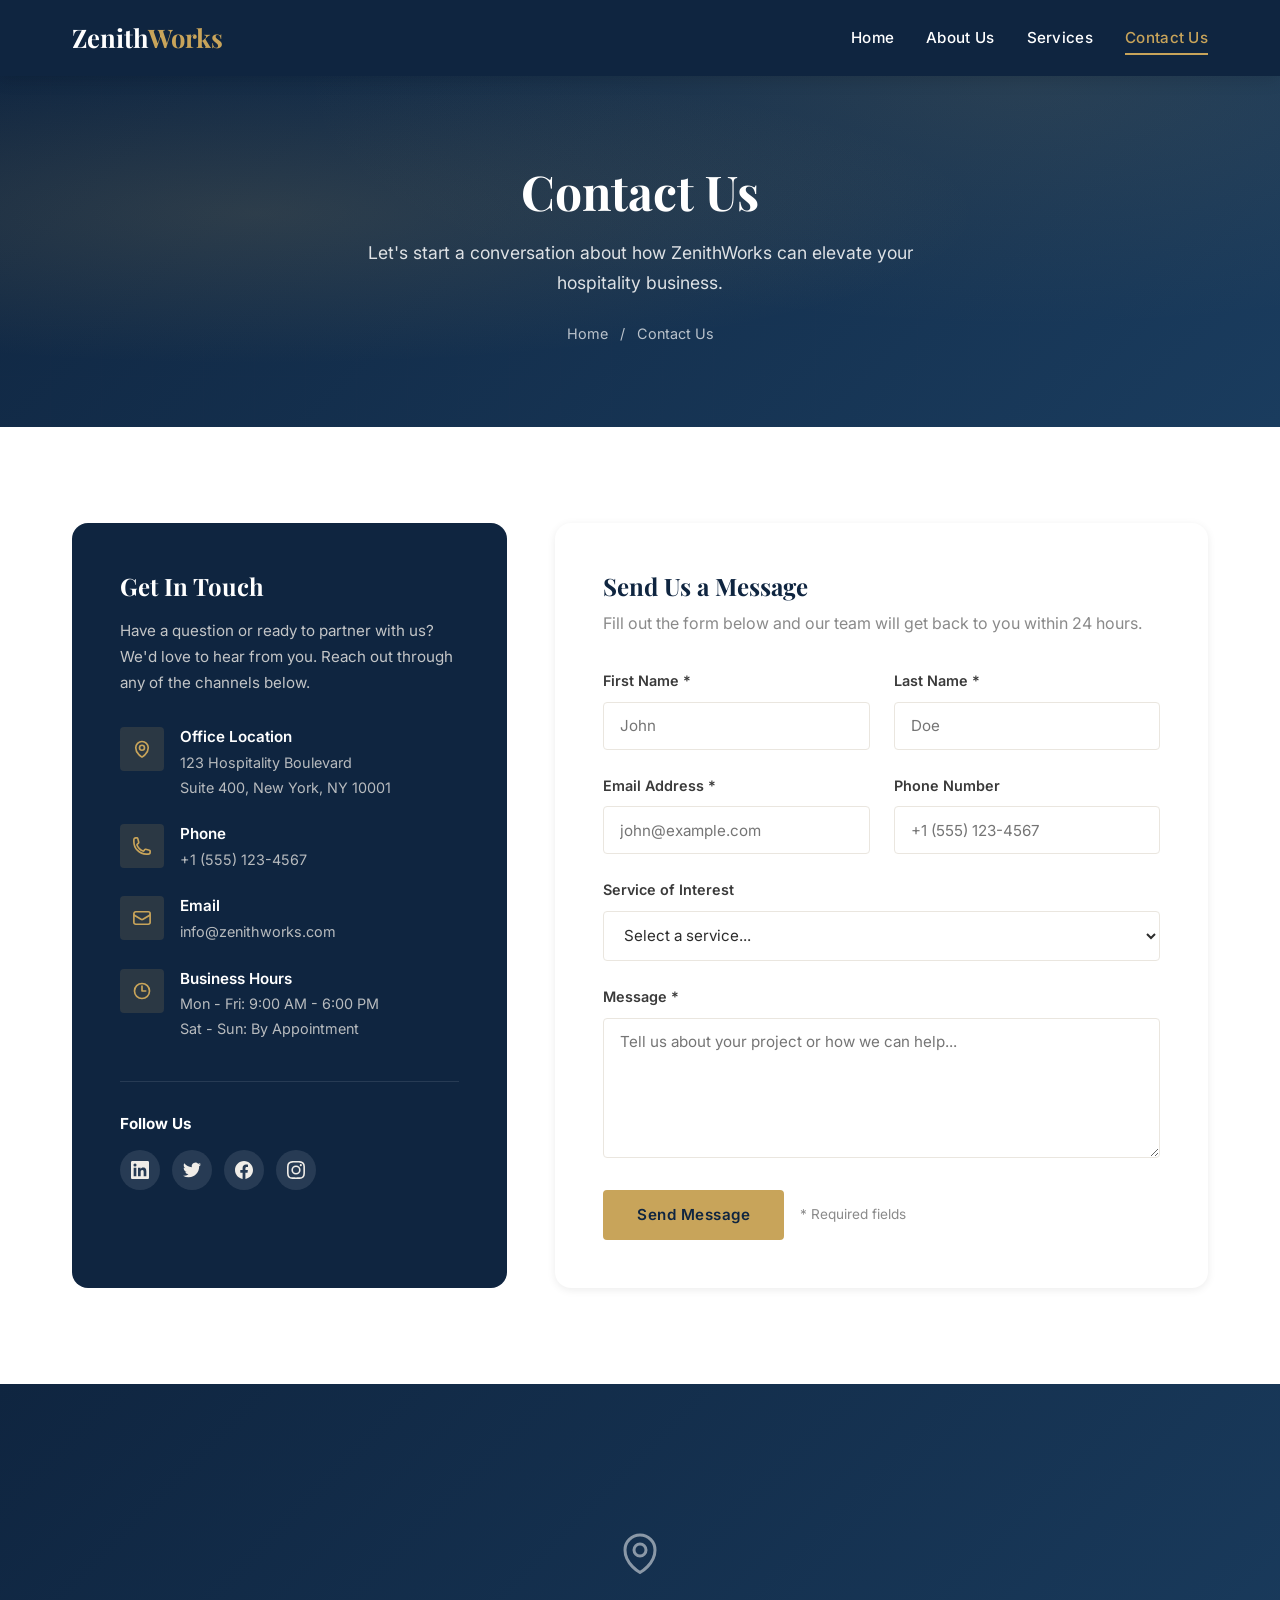
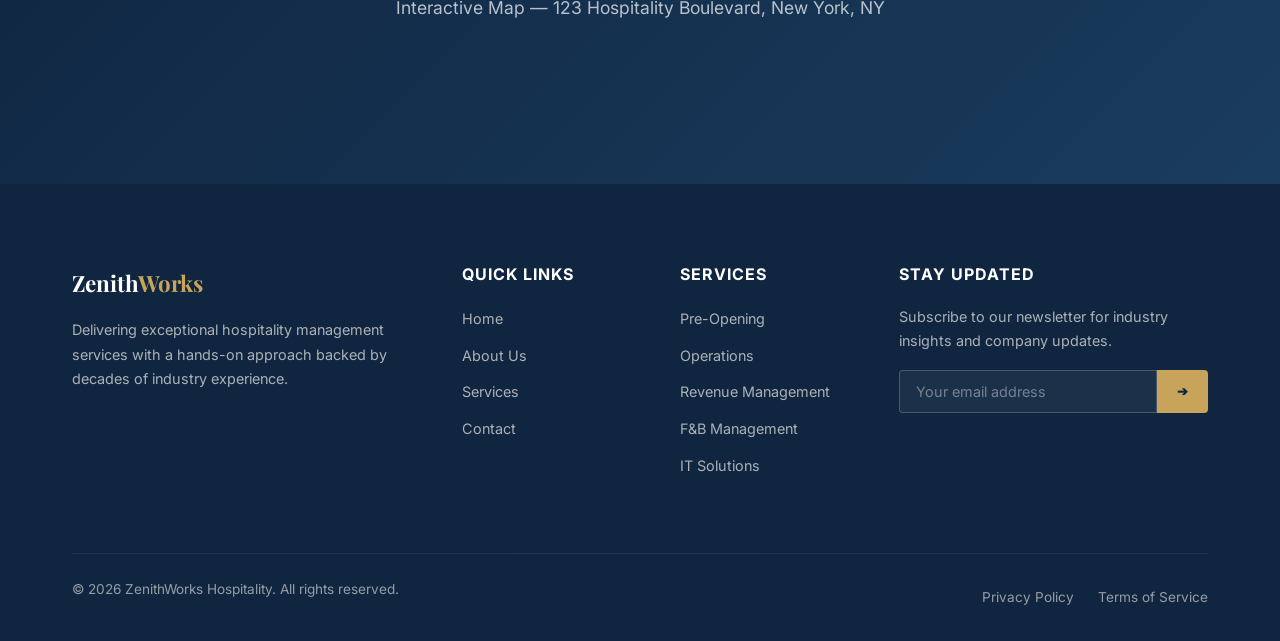
==== contact.html @ 20b2fc0e "feat: build ZenithWorks Hospitality website with 4 pages Create a complete multi-page static website" ====
<!DOCTYPE html>
<html lang="en">
<head>
  <meta charset="UTF-8">
  <meta name="viewport" content="width=device-width, initial-scale=1.0">
  <meta name="description" content="Get in touch with ZenithWorks Hospitality. Let us know how we can help elevate your restaurant or hospitality business.">
  <title>Contact Us | ZenithWorks Hospitality</title>
  <link rel="preconnect" href="https://fonts.googleapis.com">
  <link rel="preconnect" href="https://fonts.gstatic.com" crossorigin>
  <link href="https://fonts.googleapis.com/css2?family=Inter:wght@400;500;600;700&family=Playfair+Display:wght@600;700;800&display=swap" rel="stylesheet">
  <link rel="stylesheet" href="css/styles.css">
</head>
<body>

  <!-- Header -->
  <header class="header scrolled" id="header">
    <div class="container">
      <a href="index.html" class="logo">
        <span class="logo-text">Zenith<span>Works</span></span>
      </a>
      <nav class="nav-links" id="navLinks">
        <a href="index.html">Home</a>
        <a href="about.html">About Us</a>
        <a href="services.html">Services</a>
        <a href="contact.html" class="active">Contact Us</a>
      </nav>
      <button class="menu-toggle" id="menuToggle" aria-label="Toggle navigation">
        <span></span>
        <span></span>
        <span></span>
      </button>
    </div>
  </header>

  <!-- Page Hero -->
  <section class="page-hero">
    <div class="hero-bg"></div>
    <div class="hero-pattern"></div>
    <div class="container">
      <h1>Contact Us</h1>
      <p>Let's start a conversation about how ZenithWorks can elevate your hospitality business.</p>
      <div class="breadcrumb">
        <a href="index.html">Home</a>
        <span class="separator">/</span>
        <span>Contact Us</span>
      </div>
    </div>
  </section>

  <!-- Contact Section -->
  <section class="section">
    <div class="container">
      <div class="contact-wrapper">
        <!-- Contact Info -->
        <div class="contact-info fade-in-left">
          <h3>Get In Touch</h3>
          <p>Have a question or ready to partner with us? We'd love to hear from you. Reach out through any of the channels below.</p>

          <div class="contact-detail">
            <div class="contact-detail-icon">
              <svg xmlns="http://www.w3.org/2000/svg" fill="none" viewBox="0 0 24 24" stroke="currentColor" stroke-width="2">
                <path stroke-linecap="round" stroke-linejoin="round" d="M15 10.5a3 3 0 11-6 0 3 3 0 016 0z"/>
                <path stroke-linecap="round" stroke-linejoin="round" d="M19.5 10.5c0 7.142-7.5 11.25-7.5 11.25S4.5 17.642 4.5 10.5a7.5 7.5 0 1115 0z"/>
              </svg>
            </div>
            <div>
              <h4>Office Location</h4>
              <p>123 Hospitality Boulevard<br>Suite 400, New York, NY 10001</p>
            </div>
          </div>

          <div class="contact-detail">
            <div class="contact-detail-icon">
              <svg xmlns="http://www.w3.org/2000/svg" fill="none" viewBox="0 0 24 24" stroke="currentColor" stroke-width="2">
                <path stroke-linecap="round" stroke-linejoin="round" d="M2.25 6.75c0 8.284 6.716 15 15 15h2.25a2.25 2.25 0 002.25-2.25v-1.372c0-.516-.351-.966-.852-1.091l-4.423-1.106c-.44-.11-.902.055-1.173.417l-.97 1.293c-.282.376-.769.542-1.21.38a12.035 12.035 0 01-7.143-7.143c-.162-.441.004-.928.38-1.21l1.293-.97c.363-.271.527-.734.417-1.173L6.963 3.102a1.125 1.125 0 00-1.091-.852H4.5A2.25 2.25 0 002.25 4.5v2.25z"/>
              </svg>
            </div>
            <div>
              <h4>Phone</h4>
              <p>+1 (555) 123-4567</p>
            </div>
          </div>

          <div class="contact-detail">
            <div class="contact-detail-icon">
              <svg xmlns="http://www.w3.org/2000/svg" fill="none" viewBox="0 0 24 24" stroke="currentColor" stroke-width="2">
                <path stroke-linecap="round" stroke-linejoin="round" d="M21.75 6.75v10.5a2.25 2.25 0 01-2.25 2.25h-15a2.25 2.25 0 01-2.25-2.25V6.75m19.5 0A2.25 2.25 0 0019.5 4.5h-15a2.25 2.25 0 00-2.25 2.25m19.5 0v.243a2.25 2.25 0 01-1.07 1.916l-7.5 4.615a2.25 2.25 0 01-2.36 0L3.32 8.91a2.25 2.25 0 01-1.07-1.916V6.75"/>
              </svg>
            </div>
            <div>
              <h4>Email</h4>
              <p>info@zenithworks.com</p>
            </div>
          </div>

          <div class="contact-detail">
            <div class="contact-detail-icon">
              <svg xmlns="http://www.w3.org/2000/svg" fill="none" viewBox="0 0 24 24" stroke="currentColor" stroke-width="2">
                <path stroke-linecap="round" stroke-linejoin="round" d="M12 6v6h4.5m4.5 0a9 9 0 11-18 0 9 9 0 0118 0z"/>
              </svg>
            </div>
            <div>
              <h4>Business Hours</h4>
              <p>Mon - Fri: 9:00 AM - 6:00 PM<br>Sat - Sun: By Appointment</p>
            </div>
          </div>

          <div class="contact-social">
            <h4>Follow Us</h4>
            <div class="social-links">
              <a href="#" aria-label="LinkedIn">
                <svg xmlns="http://www.w3.org/2000/svg" fill="currentColor" viewBox="0 0 24 24">
                  <path d="M20.447 20.452h-3.554v-5.569c0-1.328-.027-3.037-1.852-3.037-1.853 0-2.136 1.445-2.136 2.939v5.667H9.351V9h3.414v1.561h.046c.477-.9 1.637-1.85 3.37-1.85 3.601 0 4.267 2.37 4.267 5.455v6.286zM5.337 7.433a2.062 2.062 0 01-2.063-2.065 2.064 2.064 0 112.063 2.065zm1.782 13.019H3.555V9h3.564v11.452zM22.225 0H1.771C.792 0 0 .774 0 1.729v20.542C0 23.227.792 24 1.771 24h20.451C23.2 24 24 23.227 24 22.271V1.729C24 .774 23.2 0 22.222 0h.003z"/>
                </svg>
              </a>
              <a href="#" aria-label="Twitter">
                <svg xmlns="http://www.w3.org/2000/svg" fill="currentColor" viewBox="0 0 24 24">
                  <path d="M23.953 4.57a10 10 0 01-2.825.775 4.958 4.958 0 002.163-2.723c-.951.555-2.005.959-3.127 1.184a4.92 4.92 0 00-8.384 4.482C7.69 8.095 4.067 6.13 1.64 3.162a4.822 4.822 0 00-.666 2.475c0 1.71.87 3.213 2.188 4.096a4.904 4.904 0 01-2.228-.616v.06a4.923 4.923 0 003.946 4.827 4.996 4.996 0 01-2.212.085 4.936 4.936 0 004.604 3.417 9.867 9.867 0 01-6.102 2.105c-.39 0-.779-.023-1.17-.067a13.995 13.995 0 007.557 2.209c9.053 0 13.998-7.496 13.998-13.985 0-.21 0-.42-.015-.63A9.935 9.935 0 0024 4.59z"/>
                </svg>
              </a>
              <a href="#" aria-label="Facebook">
                <svg xmlns="http://www.w3.org/2000/svg" fill="currentColor" viewBox="0 0 24 24">
                  <path d="M24 12.073c0-6.627-5.373-12-12-12s-12 5.373-12 12c0 5.99 4.388 10.954 10.125 11.854v-8.385H7.078v-3.47h3.047V9.43c0-3.007 1.792-4.669 4.533-4.669 1.312 0 2.686.235 2.686.235v2.953H15.83c-1.491 0-1.956.925-1.956 1.874v2.25h3.328l-.532 3.47h-2.796v8.385C19.612 23.027 24 18.062 24 12.073z"/>
                </svg>
              </a>
              <a href="#" aria-label="Instagram">
                <svg xmlns="http://www.w3.org/2000/svg" fill="currentColor" viewBox="0 0 24 24">
                  <path d="M12 2.163c3.204 0 3.584.012 4.85.07 3.252.148 4.771 1.691 4.919 4.919.058 1.265.069 1.645.069 4.849 0 3.205-.012 3.584-.069 4.849-.149 3.225-1.664 4.771-4.919 4.919-1.266.058-1.644.07-4.85.07-3.204 0-3.584-.012-4.849-.07-3.26-.149-4.771-1.699-4.919-4.92-.058-1.265-.07-1.644-.07-4.849 0-3.204.013-3.583.07-4.849.149-3.227 1.664-4.771 4.919-4.919 1.266-.057 1.645-.069 4.849-.069zM12 0C8.741 0 8.333.014 7.053.072 2.695.272.273 2.69.073 7.052.014 8.333 0 8.741 0 12c0 3.259.014 3.668.072 4.948.2 4.358 2.618 6.78 6.98 6.98C8.333 23.986 8.741 24 12 24c3.259 0 3.668-.014 4.948-.072 4.354-.2 6.782-2.618 6.979-6.98.059-1.28.073-1.689.073-4.948 0-3.259-.014-3.667-.072-4.947-.196-4.354-2.617-6.78-6.979-6.98C15.668.014 15.259 0 12 0zm0 5.838a6.162 6.162 0 100 12.324 6.162 6.162 0 000-12.324zM12 16a4 4 0 110-8 4 4 0 010 8zm6.406-11.845a1.44 1.44 0 100 2.881 1.44 1.44 0 000-2.881z"/>
                </svg>
              </a>
            </div>
          </div>
        </div>

        <!-- Contact Form -->
        <div class="contact-form-wrapper fade-in-right">
          <h3>Send Us a Message</h3>
          <p>Fill out the form below and our team will get back to you within 24 hours.</p>
          <form id="contactForm">
            <div class="form-row">
              <div class="form-group">
                <label for="firstName">First Name *</label>
                <input type="text" id="firstName" name="firstName" required placeholder="John">
              </div>
              <div class="form-group">
                <label for="lastName">Last Name *</label>
                <input type="text" id="lastName" name="lastName" required placeholder="Doe">
              </div>
            </div>
            <div class="form-row">
              <div class="form-group">
                <label for="email">Email Address *</label>
                <input type="email" id="email" name="email" required placeholder="john@example.com">
              </div>
              <div class="form-group">
                <label for="phone">Phone Number</label>
                <input type="tel" id="phone" name="phone" placeholder="+1 (555) 123-4567">
              </div>
            </div>
            <div class="form-group">
              <label for="service">Service of Interest</label>
              <select id="service" name="service">
                <option value="">Select a service...</option>
                <option value="pre-opening">Pre-Opening Management</option>
                <option value="operations">General Operations</option>
                <option value="acquisitions">Asset Acquisitions &amp; Investments</option>
                <option value="accounting">Accounting &amp; Financial Management</option>
                <option value="revenue">Revenue Management</option>
                <option value="hr">Human Resources</option>
                <option value="marketing">Sales &amp; Marketing</option>
                <option value="digital">Digital Marketing</option>
                <option value="fb">Food &amp; Beverage Management</option>
                <option value="it">Information Technology</option>
                <option value="procurement">Procurement</option>
                <option value="other">Other</option>
              </select>
            </div>
            <div class="form-group">
              <label for="message">Message *</label>
              <textarea id="message" name="message" required placeholder="Tell us about your project or how we can help..."></textarea>
            </div>
            <div class="form-submit">
              <button type="submit" class="btn btn-primary">Send Message</button>
              <span class="form-note">* Required fields</span>
            </div>
          </form>
        </div>
      </div>
    </div>
  </section>

  <!-- Map placeholder -->
  <section class="section section-light" style="padding: 0;">
    <div style="width: 100%; height: 400px; background: linear-gradient(135deg, var(--color-primary-dark), var(--color-primary)); display: flex; align-items: center; justify-content: center; color: var(--color-white); text-align: center;">
      <div>
        <svg xmlns="http://www.w3.org/2000/svg" fill="none" viewBox="0 0 24 24" stroke="currentColor" stroke-width="1.5" style="width: 48px; height: 48px; margin: 0 auto 1rem; display: block; opacity: 0.5;">
          <path stroke-linecap="round" stroke-linejoin="round" d="M15 10.5a3 3 0 11-6 0 3 3 0 016 0z"/>
          <path stroke-linecap="round" stroke-linejoin="round" d="M19.5 10.5c0 7.142-7.5 11.25-7.5 11.25S4.5 17.642 4.5 10.5a7.5 7.5 0 1115 0z"/>
        </svg>
        <p style="font-size: 1.1rem; opacity: 0.7;">Interactive Map — 123 Hospitality Boulevard, New York, NY</p>
      </div>
    </div>
  </section>

  <!-- Footer -->
  <footer class="footer">
    <div class="container">
      <div class="footer-grid">
        <div class="footer-brand">
          <div class="logo-text">Zenith<span>Works</span></div>
          <p>Delivering exceptional hospitality management services with a hands-on approach backed by decades of industry experience.</p>
        </div>
        <div class="footer-column">
          <h4>Quick Links</h4>
          <ul>
            <li><a href="index.html">Home</a></li>
            <li><a href="about.html">About Us</a></li>
            <li><a href="services.html">Services</a></li>
            <li><a href="contact.html">Contact</a></li>
          </ul>
        </div>
        <div class="footer-column">
          <h4>Services</h4>
          <ul>
            <li><a href="services.html">Pre-Opening</a></li>
            <li><a href="services.html">Operations</a></li>
            <li><a href="services.html">Revenue Management</a></li>
            <li><a href="services.html">F&B Management</a></li>
            <li><a href="services.html">IT Solutions</a></li>
          </ul>
        </div>
        <div class="footer-column footer-newsletter">
          <h4>Stay Updated</h4>
          <p>Subscribe to our newsletter for industry insights and company updates.</p>
          <form class="newsletter-form" onsubmit="return false;">
            <input type="email" placeholder="Your email address" required>
            <button type="submit" aria-label="Subscribe">&#10132;</button>
          </form>
        </div>
      </div>
      <div class="footer-bottom">
        <p>&copy; 2026 ZenithWorks Hospitality. All rights reserved.</p>
        <div class="footer-bottom-links">
          <a href="#">Privacy Policy</a>
          <a href="#">Terms of Service</a>
        </div>
      </div>
    </div>
  </footer>

  <script src="js/main.js"></script>
</body>
</html>
---- css/styles.css ----
/* ============================================
   ZenithWorks Hospitality - Global Styles
   ============================================ */

/* --- CSS Variables / Design Tokens --- */
:root {
  --color-primary: #1a3c5e;
  --color-primary-light: #2a5a8c;
  --color-primary-dark: #0f2540;
  --color-accent: #c8a45a;
  --color-accent-light: #dfc07a;
  --color-accent-dark: #a88a3a;
  --color-white: #ffffff;
  --color-off-white: #f8f6f2;
  --color-light-gray: #eae6df;
  --color-mid-gray: #8a8a8a;
  --color-dark-gray: #3a3a3a;
  --color-text: #2c2c2c;
  --color-text-light: #f0ede8;

  --font-heading: 'Playfair Display', Georgia, 'Times New Roman', serif;
  --font-body: 'Inter', 'Segoe UI', Roboto, sans-serif;

  --shadow-sm: 0 2px 8px rgba(0, 0, 0, 0.08);
  --shadow-md: 0 4px 16px rgba(0, 0, 0, 0.12);
  --shadow-lg: 0 8px 32px rgba(0, 0, 0, 0.16);

  --radius-sm: 4px;
  --radius-md: 8px;
  --radius-lg: 16px;

  --transition: 0.3s ease;
  --max-width: 1200px;
}

/* --- Reset & Base --- */
*,
*::before,
*::after {
  margin: 0;
  padding: 0;
  box-sizing: border-box;
}

html {
  scroll-behavior: smooth;
  font-size: 16px;
}

body {
  font-family: var(--font-body);
  color: var(--color-text);
  line-height: 1.7;
  background-color: var(--color-white);
  -webkit-font-smoothing: antialiased;
  -moz-osx-font-smoothing: grayscale;
}

img {
  max-width: 100%;
  height: auto;
  display: block;
}

a {
  text-decoration: none;
  color: inherit;
  transition: color var(--transition);
}

ul {
  list-style: none;
}

h1, h2, h3, h4, h5, h6 {
  font-family: var(--font-heading);
  font-weight: 700;
  line-height: 1.3;
  color: var(--color-primary-dark);
}

h1 { font-size: 3rem; }
h2 { font-size: 2.25rem; }
h3 { font-size: 1.5rem; }
h4 { font-size: 1.25rem; }

p { margin-bottom: 1rem; }

.container {
  width: 100%;
  max-width: var(--max-width);
  margin: 0 auto;
  padding: 0 2rem;
}

/* --- Buttons --- */
.btn {
  display: inline-block;
  padding: 0.85rem 2rem;
  font-family: var(--font-body);
  font-size: 0.95rem;
  font-weight: 600;
  letter-spacing: 0.5px;
  border: 2px solid transparent;
  border-radius: var(--radius-sm);
  cursor: pointer;
  transition: all var(--transition);
  text-align: center;
}

.btn-primary {
  background-color: var(--color-accent);
  color: var(--color-primary-dark);
  border-color: var(--color-accent);
}

.btn-primary:hover {
  background-color: var(--color-accent-dark);
  border-color: var(--color-accent-dark);
  color: var(--color-white);
  transform: translateY(-2px);
  box-shadow: var(--shadow-md);
}

.btn-outline {
  background-color: transparent;
  color: var(--color-white);
  border-color: var(--color-white);
}

.btn-outline:hover {
  background-color: var(--color-white);
  color: var(--color-primary-dark);
  transform: translateY(-2px);
  box-shadow: var(--shadow-md);
}

.btn-outline-dark {
  background-color: transparent;
  color: var(--color-primary);
  border-color: var(--color-primary);
}

.btn-outline-dark:hover {
  background-color: var(--color-primary);
  color: var(--color-white);
  transform: translateY(-2px);
  box-shadow: var(--shadow-md);
}

/* --- Header / Navbar --- */
.header {
  position: fixed;
  top: 0;
  left: 0;
  width: 100%;
  z-index: 1000;
  transition: all var(--transition);
  background: transparent;
}

.header.scrolled {
  background: var(--color-primary-dark);
  box-shadow: var(--shadow-md);
}

.header .container {
  display: flex;
  justify-content: space-between;
  align-items: center;
  padding-top: 1rem;
  padding-bottom: 1rem;
}

.logo {
  display: flex;
  align-items: center;
  gap: 0.5rem;
}

.logo-text {
  font-family: var(--font-heading);
  font-size: 1.6rem;
  font-weight: 700;
  color: var(--color-white);
}

.logo-text span {
  color: var(--color-accent);
}

.nav-links {
  display: flex;
  gap: 2rem;
  align-items: center;
}

.nav-links a {
  color: var(--color-white);
  font-size: 0.95rem;
  font-weight: 500;
  letter-spacing: 0.3px;
  position: relative;
  padding: 0.25rem 0;
}

.nav-links a::after {
  content: '';
  position: absolute;
  bottom: 0;
  left: 0;
  width: 0;
  height: 2px;
  background-color: var(--color-accent);
  transition: width var(--transition);
}

.nav-links a:hover::after,
.nav-links a.active::after {
  width: 100%;
}

.nav-links a.active {
  color: var(--color-accent);
}

/* Mobile Menu Toggle */
.menu-toggle {
  display: none;
  flex-direction: column;
  gap: 5px;
  cursor: pointer;
  background: none;
  border: none;
  padding: 0.5rem;
}

.menu-toggle span {
  display: block;
  width: 26px;
  height: 2px;
  background-color: var(--color-white);
  transition: all var(--transition);
}

.menu-toggle.active span:nth-child(1) {
  transform: rotate(45deg) translate(5px, 5px);
}

.menu-toggle.active span:nth-child(2) {
  opacity: 0;
}

.menu-toggle.active span:nth-child(3) {
  transform: rotate(-45deg) translate(5px, -5px);
}

/* --- Hero Section --- */
.hero {
  position: relative;
  min-height: 100vh;
  display: flex;
  align-items: center;
  justify-content: center;
  text-align: center;
  color: var(--color-white);
  overflow: hidden;
}

.hero-bg {
  position: absolute;
  inset: 0;
  background: linear-gradient(135deg, var(--color-primary-dark) 0%, var(--color-primary) 50%, var(--color-primary-light) 100%);
  z-index: -2;
}

.hero-bg::after {
  content: '';
  position: absolute;
  inset: 0;
  background:
    radial-gradient(ellipse at 20% 50%, rgba(200, 164, 90, 0.15) 0%, transparent 50%),
    radial-gradient(ellipse at 80% 20%, rgba(200, 164, 90, 0.1) 0%, transparent 50%);
  z-index: -1;
}

.hero-pattern {
  position: absolute;
  inset: 0;
  opacity: 0.04;
  background-image:
    repeating-linear-gradient(0deg, transparent, transparent 50px, rgba(255,255,255,0.1) 50px, rgba(255,255,255,0.1) 51px),
    repeating-linear-gradient(90deg, transparent, transparent 50px, rgba(255,255,255,0.1) 50px, rgba(255,255,255,0.1) 51px);
  z-index: -1;
}

.hero-content {
  max-width: 800px;
  padding: 0 2rem;
}

.hero-badge {
  display: inline-block;
  padding: 0.4rem 1.2rem;
  border: 1px solid var(--color-accent);
  color: var(--color-accent);
  font-size: 0.8rem;
  font-weight: 600;
  letter-spacing: 2px;
  text-transform: uppercase;
  margin-bottom: 1.5rem;
  border-radius: 50px;
}

.hero h1 {
  color: var(--color-white);
  font-size: 3.5rem;
  margin-bottom: 1.5rem;
  line-height: 1.2;
}

.hero h1 span {
  color: var(--color-accent);
}

.hero p {
  font-size: 1.15rem;
  line-height: 1.8;
  opacity: 0.9;
  margin-bottom: 2.5rem;
  max-width: 640px;
  margin-left: auto;
  margin-right: auto;
}

.hero-buttons {
  display: flex;
  gap: 1rem;
  justify-content: center;
  flex-wrap: wrap;
}

/* Scroll indicator */
.scroll-indicator {
  position: absolute;
  bottom: 2rem;
  left: 50%;
  transform: translateX(-50%);
  display: flex;
  flex-direction: column;
  align-items: center;
  gap: 0.5rem;
  color: var(--color-white);
  opacity: 0.6;
  animation: bounce 2s infinite;
}

.scroll-indicator span {
  font-size: 0.75rem;
  letter-spacing: 1px;
  text-transform: uppercase;
}

.scroll-indicator svg {
  width: 20px;
  height: 20px;
}

@keyframes bounce {
  0%, 20%, 50%, 80%, 100% { transform: translateX(-50%) translateY(0); }
  40% { transform: translateX(-50%) translateY(-8px); }
  60% { transform: translateX(-50%) translateY(-4px); }
}

/* --- Page Hero (inner pages) --- */
.page-hero {
  position: relative;
  padding: 10rem 0 5rem;
  text-align: center;
  color: var(--color-white);
  overflow: hidden;
}

.page-hero .hero-bg {
  position: absolute;
  inset: 0;
  background: linear-gradient(135deg, var(--color-primary-dark) 0%, var(--color-primary) 100%);
  z-index: -1;
}

.page-hero h1 {
  color: var(--color-white);
  margin-bottom: 1rem;
  font-size: 3rem;
}

.page-hero p {
  font-size: 1.1rem;
  opacity: 0.85;
  max-width: 600px;
  margin: 0 auto;
}

.breadcrumb {
  display: flex;
  justify-content: center;
  gap: 0.5rem;
  margin-top: 1.5rem;
  font-size: 0.9rem;
  opacity: 0.7;
}

.breadcrumb a:hover {
  color: var(--color-accent);
}

.breadcrumb .separator {
  margin: 0 0.25rem;
}

/* --- Section Base --- */
.section {
  padding: 6rem 0;
}

.section-light {
  background-color: var(--color-off-white);
}

.section-dark {
  background-color: var(--color-primary-dark);
  color: var(--color-text-light);
}

.section-dark h2,
.section-dark h3 {
  color: var(--color-white);
}

.section-header {
  text-align: center;
  max-width: 700px;
  margin: 0 auto 4rem;
}

.section-label {
  display: inline-block;
  font-size: 0.8rem;
  font-weight: 700;
  letter-spacing: 3px;
  text-transform: uppercase;
  color: var(--color-accent);
  margin-bottom: 0.75rem;
}

.section-header h2 {
  margin-bottom: 1rem;
}

.section-header p {
  color: var(--color-mid-gray);
  font-size: 1.05rem;
}

.section-dark .section-header p {
  color: rgba(255, 255, 255, 0.7);
}

/* Decorative line under headings */
.section-header h2::after {
  content: '';
  display: block;
  width: 60px;
  height: 3px;
  background: var(--color-accent);
  margin: 1rem auto 0;
  border-radius: 2px;
}

/* --- Services Grid (Home) --- */
.services-grid {
  display: grid;
  grid-template-columns: repeat(auto-fit, minmax(340px, 1fr));
  gap: 2rem;
}

.service-card {
  background: var(--color-white);
  border-radius: var(--radius-md);
  padding: 2.5rem 2rem;
  box-shadow: var(--shadow-sm);
  transition: all var(--transition);
  border: 1px solid rgba(0, 0, 0, 0.04);
  position: relative;
  overflow: hidden;
}

.service-card::before {
  content: '';
  position: absolute;
  top: 0;
  left: 0;
  width: 100%;
  height: 4px;
  background: var(--color-accent);
  transform: scaleX(0);
  transform-origin: left;
  transition: transform var(--transition);
}

.service-card:hover {
  transform: translateY(-4px);
  box-shadow: var(--shadow-lg);
}

.service-card:hover::before {
  transform: scaleX(1);
}

.service-icon {
  width: 56px;
  height: 56px;
  background: linear-gradient(135deg, var(--color-primary), var(--color-primary-light));
  border-radius: var(--radius-md);
  display: flex;
  align-items: center;
  justify-content: center;
  margin-bottom: 1.5rem;
  color: var(--color-accent);
}

.service-icon svg {
  width: 28px;
  height: 28px;
}

.service-card h3 {
  margin-bottom: 0.75rem;
  font-size: 1.3rem;
}

.service-card p {
  color: var(--color-mid-gray);
  font-size: 0.95rem;
  line-height: 1.7;
}

.service-card .learn-more {
  display: inline-flex;
  align-items: center;
  gap: 0.5rem;
  margin-top: 1rem;
  font-weight: 600;
  font-size: 0.9rem;
  color: var(--color-accent-dark);
  transition: all var(--transition);
}

.service-card .learn-more:hover {
  gap: 0.75rem;
  color: var(--color-primary);
}

.service-card .learn-more svg {
  width: 16px;
  height: 16px;
}

/* --- About Preview (Home) --- */
.about-preview {
  display: grid;
  grid-template-columns: 1fr 1fr;
  gap: 4rem;
  align-items: center;
}

.about-image {
  position: relative;
}

.about-image-placeholder {
  width: 100%;
  aspect-ratio: 4/3;
  background: linear-gradient(135deg, var(--color-primary-dark), var(--color-primary));
  border-radius: var(--radius-lg);
  display: flex;
  align-items: center;
  justify-content: center;
  position: relative;
  overflow: hidden;
}

.about-image-placeholder::before {
  content: '';
  position: absolute;
  inset: 0;
  background:
    radial-gradient(circle at 30% 70%, rgba(200, 164, 90, 0.2) 0%, transparent 50%),
    radial-gradient(circle at 70% 30%, rgba(200, 164, 90, 0.15) 0%, transparent 50%);
}

.about-image-placeholder svg {
  width: 80px;
  height: 80px;
  color: var(--color-accent);
  opacity: 0.5;
}

.experience-badge {
  position: absolute;
  bottom: -1.5rem;
  right: -1.5rem;
  background: var(--color-accent);
  color: var(--color-primary-dark);
  padding: 1.5rem;
  border-radius: var(--radius-md);
  text-align: center;
  box-shadow: var(--shadow-lg);
}

.experience-badge .number {
  display: block;
  font-family: var(--font-heading);
  font-size: 2.5rem;
  font-weight: 700;
  line-height: 1;
}

.experience-badge .label {
  font-size: 0.8rem;
  font-weight: 600;
  text-transform: uppercase;
  letter-spacing: 1px;
}

.about-content h2 {
  margin-bottom: 1.5rem;
}

.about-content .section-label {
  text-align: left;
}

.about-content p {
  color: var(--color-mid-gray);
  margin-bottom: 1.25rem;
}

.about-highlights {
  display: grid;
  grid-template-columns: 1fr 1fr;
  gap: 1rem;
  margin: 2rem 0;
}

.highlight-item {
  display: flex;
  align-items: center;
  gap: 0.75rem;
  font-weight: 500;
  font-size: 0.95rem;
}

.highlight-item svg {
  flex-shrink: 0;
  width: 20px;
  height: 20px;
  color: var(--color-accent);
}

/* --- Stats Bar --- */
.stats-bar {
  display: grid;
  grid-template-columns: repeat(4, 1fr);
  gap: 2rem;
  padding: 3rem 0;
}

.stat-item {
  text-align: center;
}

.stat-number {
  font-family: var(--font-heading);
  font-size: 2.75rem;
  font-weight: 700;
  color: var(--color-accent);
  line-height: 1.1;
  margin-bottom: 0.25rem;
}

.stat-label {
  font-size: 0.9rem;
  opacity: 0.8;
  text-transform: uppercase;
  letter-spacing: 1px;
  font-weight: 500;
}

/* --- Testimonials --- */
.testimonials-slider {
  max-width: 800px;
  margin: 0 auto;
  text-align: center;
}

.testimonial {
  padding: 2rem;
}

.testimonial-text {
  font-size: 1.2rem;
  font-style: italic;
  line-height: 1.8;
  color: var(--color-dark-gray);
  margin-bottom: 2rem;
  position: relative;
}

.testimonial-text::before {
  content: '\201C';
  font-family: var(--font-heading);
  font-size: 4rem;
  color: var(--color-accent);
  position: absolute;
  top: -1.5rem;
  left: -0.5rem;
  line-height: 1;
}

.testimonial-author {
  font-weight: 700;
  color: var(--color-primary-dark);
}

.testimonial-role {
  font-size: 0.9rem;
  color: var(--color-mid-gray);
}

/* --- CTA Section --- */
.cta-section {
  padding: 6rem 0;
  text-align: center;
  position: relative;
  overflow: hidden;
}

.cta-section .hero-bg {
  position: absolute;
  inset: 0;
  background: linear-gradient(135deg, var(--color-primary-dark) 0%, var(--color-primary) 100%);
  z-index: -1;
}

.cta-section h2 {
  color: var(--color-white);
  margin-bottom: 1rem;
  font-size: 2.5rem;
}

.cta-section p {
  color: rgba(255, 255, 255, 0.8);
  font-size: 1.1rem;
  max-width: 600px;
  margin: 0 auto 2.5rem;
}

/* --- About Page --- */
.about-intro {
  display: grid;
  grid-template-columns: 1fr 1fr;
  gap: 4rem;
  align-items: center;
}

.about-intro-content h2::after {
  content: '';
  display: block;
  width: 60px;
  height: 3px;
  background: var(--color-accent);
  margin: 1rem 0 0;
  border-radius: 2px;
}

.about-intro-content p {
  color: var(--color-mid-gray);
  margin-bottom: 1.25rem;
}

.values-grid {
  display: grid;
  grid-template-columns: repeat(auto-fit, minmax(280px, 1fr));
  gap: 2rem;
}

.value-card {
  text-align: center;
  padding: 2.5rem 2rem;
  background: var(--color-white);
  border-radius: var(--radius-md);
  box-shadow: var(--shadow-sm);
  transition: all var(--transition);
}

.value-card:hover {
  transform: translateY(-4px);
  box-shadow: var(--shadow-md);
}

.value-icon {
  width: 64px;
  height: 64px;
  background: linear-gradient(135deg, var(--color-primary), var(--color-primary-light));
  border-radius: 50%;
  display: flex;
  align-items: center;
  justify-content: center;
  margin: 0 auto 1.5rem;
  color: var(--color-accent);
}

.value-icon svg {
  width: 28px;
  height: 28px;
}

.value-card h3 {
  margin-bottom: 0.75rem;
}

.value-card p {
  color: var(--color-mid-gray);
  font-size: 0.95rem;
}

/* Leadership grid */
.leadership-grid {
  display: grid;
  grid-template-columns: repeat(auto-fit, minmax(250px, 1fr));
  gap: 2rem;
}

.leader-card {
  text-align: center;
  background: var(--color-white);
  border-radius: var(--radius-md);
  overflow: hidden;
  box-shadow: var(--shadow-sm);
  transition: all var(--transition);
}

.leader-card:hover {
  box-shadow: var(--shadow-md);
  transform: translateY(-2px);
}

.leader-photo {
  width: 100%;
  height: 280px;
  background: linear-gradient(135deg, var(--color-primary-dark), var(--color-primary));
  display: flex;
  align-items: center;
  justify-content: center;
}

.leader-photo svg {
  width: 60px;
  height: 60px;
  color: var(--color-accent);
  opacity: 0.5;
}

.leader-info {
  padding: 1.5rem;
}

.leader-info h3 {
  margin-bottom: 0.25rem;
  font-size: 1.2rem;
}

.leader-info .role {
  color: var(--color-accent-dark);
  font-size: 0.9rem;
  font-weight: 600;
  margin-bottom: 0.75rem;
}

.leader-info p {
  font-size: 0.9rem;
  color: var(--color-mid-gray);
}

/* --- Services Page --- */
.service-detail {
  display: grid;
  grid-template-columns: 1fr 1fr;
  gap: 4rem;
  align-items: center;
  padding: 4rem 0;
  border-bottom: 1px solid var(--color-light-gray);
}

.service-detail:last-child {
  border-bottom: none;
}

.service-detail.reverse {
  direction: rtl;
}

.service-detail.reverse > * {
  direction: ltr;
}

.service-detail-icon {
  width: 100%;
  aspect-ratio: 16/10;
  background: linear-gradient(135deg, var(--color-primary-dark), var(--color-primary-light));
  border-radius: var(--radius-lg);
  display: flex;
  align-items: center;
  justify-content: center;
  position: relative;
  overflow: hidden;
}

.service-detail-icon::before {
  content: '';
  position: absolute;
  inset: 0;
  background: radial-gradient(circle at 50% 50%, rgba(200, 164, 90, 0.15) 0%, transparent 70%);
}

.service-detail-icon svg {
  width: 64px;
  height: 64px;
  color: var(--color-accent);
  opacity: 0.6;
}

.service-detail-content h3 {
  font-size: 1.6rem;
  margin-bottom: 1rem;
}

.service-detail-content p {
  color: var(--color-mid-gray);
  line-height: 1.8;
}

.service-detail-content ul {
  margin-top: 1rem;
}

.service-detail-content ul li {
  display: flex;
  align-items: flex-start;
  gap: 0.75rem;
  margin-bottom: 0.75rem;
  color: var(--color-dark-gray);
  font-size: 0.95rem;
}

.service-detail-content ul li svg {
  flex-shrink: 0;
  width: 18px;
  height: 18px;
  color: var(--color-accent);
  margin-top: 3px;
}

/* Services Overview Grid */
.services-overview-grid {
  display: grid;
  grid-template-columns: repeat(auto-fit, minmax(260px, 1fr));
  gap: 1.5rem;
  margin-bottom: 4rem;
}

.service-overview-card {
  background: var(--color-white);
  border-radius: var(--radius-md);
  padding: 2rem 1.5rem;
  box-shadow: var(--shadow-sm);
  text-align: center;
  transition: all var(--transition);
  border-bottom: 3px solid transparent;
}

.service-overview-card:hover {
  border-bottom-color: var(--color-accent);
  box-shadow: var(--shadow-md);
  transform: translateY(-2px);
}

.service-overview-card .service-icon {
  margin: 0 auto 1rem;
}

.service-overview-card h4 {
  margin-bottom: 0.5rem;
}

.service-overview-card p {
  font-size: 0.9rem;
  color: var(--color-mid-gray);
}

/* --- Contact Page --- */
.contact-wrapper {
  display: grid;
  grid-template-columns: 1fr 1.5fr;
  gap: 3rem;
}

.contact-info {
  background: var(--color-primary-dark);
  color: var(--color-text-light);
  padding: 3rem;
  border-radius: var(--radius-lg);
}

.contact-info h3 {
  color: var(--color-white);
  margin-bottom: 1rem;
  font-size: 1.5rem;
}

.contact-info > p {
  font-size: 0.95rem;
  opacity: 0.8;
  margin-bottom: 2rem;
}

.contact-detail {
  display: flex;
  align-items: flex-start;
  gap: 1rem;
  margin-bottom: 1.5rem;
}

.contact-detail-icon {
  width: 44px;
  height: 44px;
  background: rgba(200, 164, 90, 0.15);
  border-radius: var(--radius-sm);
  display: flex;
  align-items: center;
  justify-content: center;
  flex-shrink: 0;
  color: var(--color-accent);
}

.contact-detail-icon svg {
  width: 20px;
  height: 20px;
}

.contact-detail h4 {
  color: var(--color-white);
  font-family: var(--font-body);
  font-size: 0.95rem;
  font-weight: 600;
  margin-bottom: 0.25rem;
}

.contact-detail p {
  font-size: 0.9rem;
  opacity: 0.75;
  margin-bottom: 0;
}

.contact-social {
  margin-top: 2.5rem;
  padding-top: 2rem;
  border-top: 1px solid rgba(255, 255, 255, 0.1);
}

.contact-social h4 {
  color: var(--color-white);
  font-family: var(--font-body);
  font-size: 0.95rem;
  margin-bottom: 1rem;
}

.social-links {
  display: flex;
  gap: 0.75rem;
}

.social-links a {
  width: 40px;
  height: 40px;
  background: rgba(255, 255, 255, 0.1);
  border-radius: 50%;
  display: flex;
  align-items: center;
  justify-content: center;
  transition: all var(--transition);
}

.social-links a:hover {
  background: var(--color-accent);
  color: var(--color-primary-dark);
}

.social-links a svg {
  width: 18px;
  height: 18px;
}

/* Contact Form */
.contact-form-wrapper {
  background: var(--color-white);
  padding: 3rem;
  border-radius: var(--radius-lg);
  box-shadow: var(--shadow-sm);
}

.contact-form-wrapper h3 {
  margin-bottom: 0.5rem;
  font-size: 1.5rem;
}

.contact-form-wrapper > p {
  color: var(--color-mid-gray);
  margin-bottom: 2rem;
}

.form-row {
  display: grid;
  grid-template-columns: 1fr 1fr;
  gap: 1.5rem;
}

.form-group {
  margin-bottom: 1.5rem;
}

.form-group label {
  display: block;
  font-size: 0.9rem;
  font-weight: 600;
  margin-bottom: 0.5rem;
  color: var(--color-dark-gray);
}

.form-group input,
.form-group select,
.form-group textarea {
  width: 100%;
  padding: 0.85rem 1rem;
  border: 1px solid var(--color-light-gray);
  border-radius: var(--radius-sm);
  font-family: var(--font-body);
  font-size: 0.95rem;
  color: var(--color-text);
  transition: border-color var(--transition);
  background: var(--color-white);
}

.form-group input:focus,
.form-group select:focus,
.form-group textarea:focus {
  outline: none;
  border-color: var(--color-accent);
  box-shadow: 0 0 0 3px rgba(200, 164, 90, 0.15);
}

.form-group textarea {
  resize: vertical;
  min-height: 140px;
}

.form-submit {
  display: flex;
  align-items: center;
  gap: 1rem;
}

.form-submit .btn {
  min-width: 180px;
}

.form-note {
  font-size: 0.85rem;
  color: var(--color-mid-gray);
}

/* --- Footer --- */
.footer {
  background: var(--color-primary-dark);
  color: var(--color-text-light);
  padding-top: 5rem;
}

.footer-grid {
  display: grid;
  grid-template-columns: 2fr 1fr 1fr 1.5fr;
  gap: 3rem;
  padding-bottom: 4rem;
}

.footer-brand .logo-text {
  font-size: 1.4rem;
  margin-bottom: 1rem;
}

.footer-brand p {
  font-size: 0.9rem;
  opacity: 0.7;
  line-height: 1.7;
}

.footer-column h4 {
  color: var(--color-white);
  font-family: var(--font-body);
  font-size: 1rem;
  font-weight: 700;
  margin-bottom: 1.25rem;
  text-transform: uppercase;
  letter-spacing: 1px;
}

.footer-column ul li {
  margin-bottom: 0.6rem;
}

.footer-column ul li a {
  font-size: 0.9rem;
  opacity: 0.7;
  transition: all var(--transition);
}

.footer-column ul li a:hover {
  opacity: 1;
  color: var(--color-accent);
}

.footer-newsletter p {
  font-size: 0.9rem;
  opacity: 0.7;
  margin-bottom: 1rem;
}

.newsletter-form {
  display: flex;
  gap: 0;
}

.newsletter-form input {
  flex: 1;
  padding: 0.75rem 1rem;
  border: 1px solid rgba(255, 255, 255, 0.2);
  background: rgba(255, 255, 255, 0.05);
  color: var(--color-white);
  font-family: var(--font-body);
  font-size: 0.9rem;
  border-radius: var(--radius-sm) 0 0 var(--radius-sm);
}

.newsletter-form input::placeholder {
  color: rgba(255, 255, 255, 0.4);
}

.newsletter-form input:focus {
  outline: none;
  border-color: var(--color-accent);
}

.newsletter-form button {
  padding: 0.75rem 1.25rem;
  background: var(--color-accent);
  color: var(--color-primary-dark);
  border: none;
  border-radius: 0 var(--radius-sm) var(--radius-sm) 0;
  font-weight: 700;
  cursor: pointer;
  transition: background var(--transition);
}

.newsletter-form button:hover {
  background: var(--color-accent-light);
}

.footer-bottom {
  border-top: 1px solid rgba(255, 255, 255, 0.1);
  padding: 1.5rem 0;
  display: flex;
  justify-content: space-between;
  align-items: center;
  font-size: 0.85rem;
  opacity: 0.6;
}

.footer-bottom-links {
  display: flex;
  gap: 1.5rem;
}

.footer-bottom-links a:hover {
  color: var(--color-accent);
}

/* --- Animations --- */
.fade-in {
  opacity: 0;
  transform: translateY(30px);
  transition: opacity 0.6s ease, transform 0.6s ease;
}

.fade-in.visible {
  opacity: 1;
  transform: translateY(0);
}

.fade-in-left {
  opacity: 0;
  transform: translateX(-30px);
  transition: opacity 0.6s ease, transform 0.6s ease;
}

.fade-in-left.visible {
  opacity: 1;
  transform: translateX(0);
}

.fade-in-right {
  opacity: 0;
  transform: translateX(30px);
  transition: opacity 0.6s ease, transform 0.6s ease;
}

.fade-in-right.visible {
  opacity: 1;
  transform: translateX(0);
}

/* --- Responsive Design --- */
@media (max-width: 1024px) {
  h1 { font-size: 2.5rem; }
  h2 { font-size: 2rem; }

  .hero h1 { font-size: 2.75rem; }

  .about-preview,
  .about-intro,
  .service-detail {
    grid-template-columns: 1fr;
    gap: 2.5rem;
  }

  .service-detail.reverse {
    direction: ltr;
  }

  .footer-grid {
    grid-template-columns: 1fr 1fr;
    gap: 2rem;
  }

  .stats-bar {
    grid-template-columns: repeat(2, 1fr);
  }

  .contact-wrapper {
    grid-template-columns: 1fr;
  }
}

@media (max-width: 768px) {
  h1 { font-size: 2rem; }
  h2 { font-size: 1.75rem; }
  h3 { font-size: 1.25rem; }

  .hero h1 { font-size: 2.25rem; }
  .page-hero h1 { font-size: 2.25rem; }
  .page-hero { padding: 8rem 0 3.5rem; }

  .section { padding: 4rem 0; }

  .nav-links {
    display: none;
    position: fixed;
    top: 0;
    left: 0;
    right: 0;
    bottom: 0;
    background: var(--color-primary-dark);
    flex-direction: column;
    align-items: center;
    justify-content: center;
    gap: 2rem;
    z-index: 999;
  }

  .nav-links.active {
    display: flex;
  }

  .nav-links a {
    font-size: 1.25rem;
  }

  .menu-toggle {
    display: flex;
    z-index: 1001;
  }

  .services-grid {
    grid-template-columns: 1fr;
  }

  .form-row {
    grid-template-columns: 1fr;
  }

  .about-highlights {
    grid-template-columns: 1fr;
  }

  .experience-badge {
    bottom: -1rem;
    right: 1rem;
  }

  .footer-grid {
    grid-template-columns: 1fr;
  }

  .footer-bottom {
    flex-direction: column;
    gap: 0.75rem;
    text-align: center;
  }

  .hero-buttons {
    flex-direction: column;
    align-items: center;
  }

  .stats-bar {
    grid-template-columns: 1fr 1fr;
    gap: 1.5rem;
  }

  .contact-info {
    padding: 2rem;
  }

  .contact-form-wrapper {
    padding: 2rem;
  }

  .services-overview-grid {
    grid-template-columns: 1fr;
  }
}

@media (max-width: 480px) {
  .container {
    padding: 0 1.25rem;
  }

  .hero h1 { font-size: 1.75rem; }

  .stat-number { font-size: 2.25rem; }

  .btn {
    padding: 0.75rem 1.5rem;
    font-size: 0.9rem;
  }
}
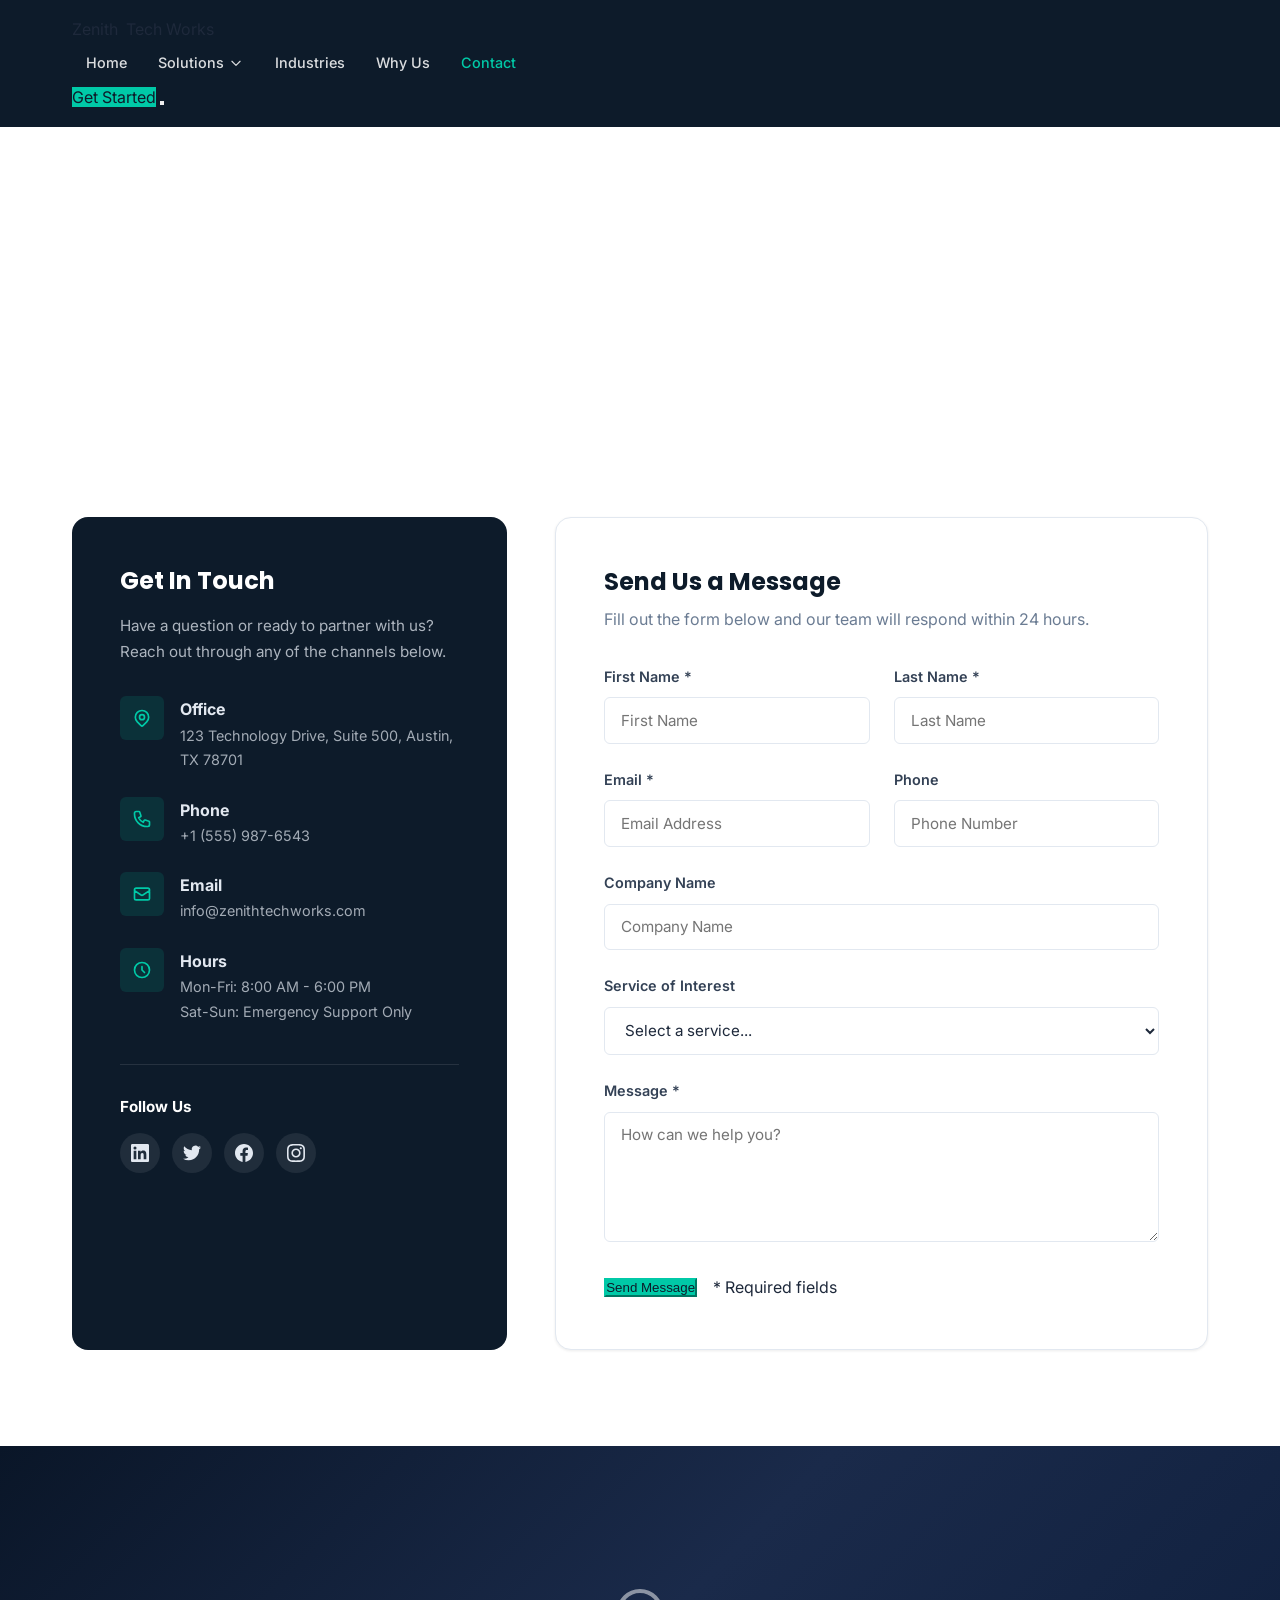
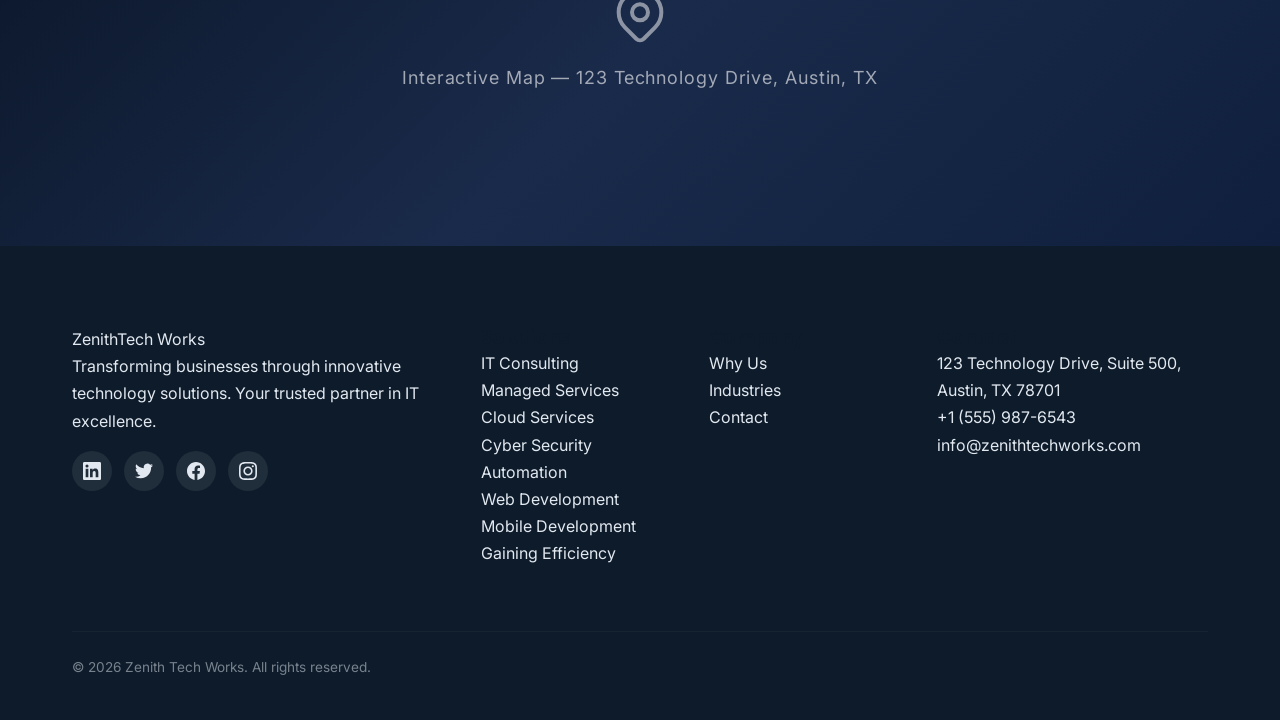
==== commit ff02cc50: "feat: rebuild site as Zenith Tech Works IT solutions company Complete redesign from hospitality to I" ====
--- a/contact.html
+++ b/contact.html
@@ -3,105 +3,110 @@
 <head>
   <meta charset="UTF-8">
   <meta name="viewport" content="width=device-width, initial-scale=1.0">
-  <meta name="description" content="Get in touch with ZenithWorks Hospitality. Let us know how we can help elevate your restaurant or hospitality business.">
-  <title>Contact Us | ZenithWorks Hospitality</title>
+  <title>Contact Us | Zenith Tech Works</title>
   <link rel="preconnect" href="https://fonts.googleapis.com">
   <link rel="preconnect" href="https://fonts.gstatic.com" crossorigin>
-  <link href="https://fonts.googleapis.com/css2?family=Inter:wght@400;500;600;700&family=Playfair+Display:wght@600;700;800&display=swap" rel="stylesheet">
+  <link href="https://fonts.googleapis.com/css2?family=Poppins:wght@600;700;800&family=Inter:wght@400;500;600;700&display=swap" rel="stylesheet">
   <link rel="stylesheet" href="css/styles.css">
 </head>
 <body>
 
-  <!-- Header -->
-  <header class="header scrolled" id="header">
-    <div class="container">
-      <a href="index.html" class="logo">
-        <span class="logo-text">Zenith<span>Works</span></span>
-      </a>
-      <nav class="nav-links" id="navLinks">
+  <!-- HEADER -->
+  <header class="header solid">
+    <div class="container">
+      <nav class="navbar">
+        <a href="index.html" class="logo">Zenith<span>Tech Works</span></a>
+        <ul class="nav-links">
+          <li><a href="index.html">Home</a></li>
+          <li class="has-dropdown">
+            <div class="nav-dropdown">
+              <span class="nav-label">Solutions <svg xmlns="http://www.w3.org/2000/svg" fill="none" viewBox="0 0 24 24" stroke="currentColor" stroke-width="2"><path stroke-linecap="round" stroke-linejoin="round" d="M19 9l-7 7-7-7"/></svg></span>
+              <div class="dropdown-menu">
+                <a href="solutions.html#consulting">IT Consulting</a>
+                <a href="solutions.html#managed">Managed Services</a>
+                <a href="solutions.html#cloud">Cloud Services</a>
+                <a href="solutions.html#security">Cyber Security</a>
+                <a href="solutions.html#automation">Automation</a>
+                <a href="solutions.html#web">Web Development</a>
+                <a href="solutions.html#mobile">Mobile Development</a>
+                <a href="solutions.html#efficiency">Gaining Efficiency</a>
+              </div>
+            </div>
+          </li>
+          <li><a href="industries.html">Industries</a></li>
+          <li><a href="why-us.html">Why Us</a></li>
+          <li><a href="contact.html" class="active">Contact</a></li>
+        </ul>
+        <a href="contact.html" class="btn-primary nav-cta">Get Started</a>
+        <button class="mobile-toggle" aria-label="Toggle navigation">
+          <span></span>
+          <span></span>
+          <span></span>
+        </button>
+      </nav>
+    </div>
+  </header>
+
+  <!-- PAGE HERO -->
+  <section class="page-hero">
+    <div class="container">
+      <h1 class="fade-in-up">Contact Us</h1>
+      <p class="fade-in-up">Let's start a conversation about how Zenith Tech Works can transform your IT infrastructure.</p>
+      <div class="breadcrumb fade-in-up">
         <a href="index.html">Home</a>
-        <a href="about.html">About Us</a>
-        <a href="services.html">Services</a>
-        <a href="contact.html" class="active">Contact Us</a>
-      </nav>
-      <button class="menu-toggle" id="menuToggle" aria-label="Toggle navigation">
-        <span></span>
-        <span></span>
-        <span></span>
-      </button>
-    </div>
-  </header>
-
-  <!-- Page Hero -->
-  <section class="page-hero">
-    <div class="hero-bg"></div>
-    <div class="hero-pattern"></div>
-    <div class="container">
-      <h1>Contact Us</h1>
-      <p>Let's start a conversation about how ZenithWorks can elevate your hospitality business.</p>
-      <div class="breadcrumb">
-        <a href="index.html">Home</a>
-        <span class="separator">/</span>
-        <span>Contact Us</span>
+        <span>/</span>
+        <span>Contact</span>
       </div>
     </div>
   </section>
 
-  <!-- Contact Section -->
+  <!-- CONTACT SECTION -->
   <section class="section">
     <div class="container">
       <div class="contact-wrapper">
-        <!-- Contact Info -->
+
+        <!-- LEFT: Contact Info -->
         <div class="contact-info fade-in-left">
           <h3>Get In Touch</h3>
-          <p>Have a question or ready to partner with us? We'd love to hear from you. Reach out through any of the channels below.</p>
-
-          <div class="contact-detail">
-            <div class="contact-detail-icon">
-              <svg xmlns="http://www.w3.org/2000/svg" fill="none" viewBox="0 0 24 24" stroke="currentColor" stroke-width="2">
-                <path stroke-linecap="round" stroke-linejoin="round" d="M15 10.5a3 3 0 11-6 0 3 3 0 016 0z"/>
-                <path stroke-linecap="round" stroke-linejoin="round" d="M19.5 10.5c0 7.142-7.5 11.25-7.5 11.25S4.5 17.642 4.5 10.5a7.5 7.5 0 1115 0z"/>
-              </svg>
-            </div>
-            <div>
-              <h4>Office Location</h4>
-              <p>123 Hospitality Boulevard<br>Suite 400, New York, NY 10001</p>
-            </div>
-          </div>
-
-          <div class="contact-detail">
-            <div class="contact-detail-icon">
-              <svg xmlns="http://www.w3.org/2000/svg" fill="none" viewBox="0 0 24 24" stroke="currentColor" stroke-width="2">
-                <path stroke-linecap="round" stroke-linejoin="round" d="M2.25 6.75c0 8.284 6.716 15 15 15h2.25a2.25 2.25 0 002.25-2.25v-1.372c0-.516-.351-.966-.852-1.091l-4.423-1.106c-.44-.11-.902.055-1.173.417l-.97 1.293c-.282.376-.769.542-1.21.38a12.035 12.035 0 01-7.143-7.143c-.162-.441.004-.928.38-1.21l1.293-.97c.363-.271.527-.734.417-1.173L6.963 3.102a1.125 1.125 0 00-1.091-.852H4.5A2.25 2.25 0 002.25 4.5v2.25z"/>
-              </svg>
-            </div>
-            <div>
-              <h4>Phone</h4>
-              <p>+1 (555) 123-4567</p>
-            </div>
-          </div>
-
-          <div class="contact-detail">
-            <div class="contact-detail-icon">
-              <svg xmlns="http://www.w3.org/2000/svg" fill="none" viewBox="0 0 24 24" stroke="currentColor" stroke-width="2">
-                <path stroke-linecap="round" stroke-linejoin="round" d="M21.75 6.75v10.5a2.25 2.25 0 01-2.25 2.25h-15a2.25 2.25 0 01-2.25-2.25V6.75m19.5 0A2.25 2.25 0 0019.5 4.5h-15a2.25 2.25 0 00-2.25 2.25m19.5 0v.243a2.25 2.25 0 01-1.07 1.916l-7.5 4.615a2.25 2.25 0 01-2.36 0L3.32 8.91a2.25 2.25 0 01-1.07-1.916V6.75"/>
-              </svg>
-            </div>
-            <div>
-              <h4>Email</h4>
-              <p>info@zenithworks.com</p>
-            </div>
-          </div>
-
-          <div class="contact-detail">
-            <div class="contact-detail-icon">
-              <svg xmlns="http://www.w3.org/2000/svg" fill="none" viewBox="0 0 24 24" stroke="currentColor" stroke-width="2">
-                <path stroke-linecap="round" stroke-linejoin="round" d="M12 6v6h4.5m4.5 0a9 9 0 11-18 0 9 9 0 0118 0z"/>
-              </svg>
-            </div>
-            <div>
-              <h4>Business Hours</h4>
-              <p>Mon - Fri: 9:00 AM - 6:00 PM<br>Sat - Sun: By Appointment</p>
+          <p>Have a question or ready to partner with us? Reach out through any of the channels below.</p>
+
+          <div class="contact-detail">
+            <div class="contact-detail-icon">
+              <svg xmlns="http://www.w3.org/2000/svg" fill="none" viewBox="0 0 24 24" stroke="currentColor" stroke-width="2" width="24" height="24"><path stroke-linecap="round" stroke-linejoin="round" d="M17.657 16.657L13.414 20.9a2 2 0 01-2.828 0L6.343 16.657a8 8 0 1111.314 0z"/><path stroke-linecap="round" stroke-linejoin="round" d="M15 11a3 3 0 11-6 0 3 3 0 016 0z"/></svg>
+            </div>
+            <div>
+              <strong>Office</strong>
+              <p>123 Technology Drive, Suite 500, Austin, TX 78701</p>
+            </div>
+          </div>
+
+          <div class="contact-detail">
+            <div class="contact-detail-icon">
+              <svg xmlns="http://www.w3.org/2000/svg" fill="none" viewBox="0 0 24 24" stroke="currentColor" stroke-width="2" width="24" height="24"><path stroke-linecap="round" stroke-linejoin="round" d="M3 5a2 2 0 012-2h3.28a1 1 0 01.948.684l1.498 4.493a1 1 0 01-.502 1.21l-2.257 1.13a11.042 11.042 0 005.516 5.516l1.13-2.257a1 1 0 011.21-.502l4.493 1.498a1 1 0 01.684.949V19a2 2 0 01-2 2h-1C9.716 21 3 14.284 3 6V5z"/></svg>
+            </div>
+            <div>
+              <strong>Phone</strong>
+              <p>+1 (555) 987-6543</p>
+            </div>
+          </div>
+
+          <div class="contact-detail">
+            <div class="contact-detail-icon">
+              <svg xmlns="http://www.w3.org/2000/svg" fill="none" viewBox="0 0 24 24" stroke="currentColor" stroke-width="2" width="24" height="24"><path stroke-linecap="round" stroke-linejoin="round" d="M3 8l7.89 5.26a2 2 0 002.22 0L21 8M5 19h14a2 2 0 002-2V7a2 2 0 00-2-2H5a2 2 0 00-2 2v10a2 2 0 002 2z"/></svg>
+            </div>
+            <div>
+              <strong>Email</strong>
+              <p>info@zenithtechworks.com</p>
+            </div>
+          </div>
+
+          <div class="contact-detail">
+            <div class="contact-detail-icon">
+              <svg xmlns="http://www.w3.org/2000/svg" fill="none" viewBox="0 0 24 24" stroke="currentColor" stroke-width="2" width="24" height="24"><path stroke-linecap="round" stroke-linejoin="round" d="M12 8v4l3 3m6-3a9 9 0 11-18 0 9 9 0 0118 0z"/></svg>
+            </div>
+            <div>
+              <strong>Hours</strong>
+              <p>Mon-Fri: 8:00 AM - 6:00 PM<br>Sat-Sun: Emergency Support Only</p>
             </div>
           </div>
 
@@ -109,145 +114,146 @@
             <h4>Follow Us</h4>
             <div class="social-links">
               <a href="#" aria-label="LinkedIn">
-                <svg xmlns="http://www.w3.org/2000/svg" fill="currentColor" viewBox="0 0 24 24">
-                  <path d="M20.447 20.452h-3.554v-5.569c0-1.328-.027-3.037-1.852-3.037-1.853 0-2.136 1.445-2.136 2.939v5.667H9.351V9h3.414v1.561h.046c.477-.9 1.637-1.85 3.37-1.85 3.601 0 4.267 2.37 4.267 5.455v6.286zM5.337 7.433a2.062 2.062 0 01-2.063-2.065 2.064 2.064 0 112.063 2.065zm1.782 13.019H3.555V9h3.564v11.452zM22.225 0H1.771C.792 0 0 .774 0 1.729v20.542C0 23.227.792 24 1.771 24h20.451C23.2 24 24 23.227 24 22.271V1.729C24 .774 23.2 0 22.222 0h.003z"/>
-                </svg>
+                <svg xmlns="http://www.w3.org/2000/svg" viewBox="0 0 24 24" fill="currentColor" width="20" height="20"><path d="M20.447 20.452h-3.554v-5.569c0-1.328-.027-3.037-1.852-3.037-1.853 0-2.136 1.445-2.136 2.939v5.667H9.351V9h3.414v1.561h.046c.477-.9 1.637-1.85 3.37-1.85 3.601 0 4.267 2.37 4.267 5.455v6.286zM5.337 7.433a2.062 2.062 0 01-2.063-2.065 2.064 2.064 0 112.063 2.065zm1.782 13.019H3.555V9h3.564v11.452zM22.225 0H1.771C.792 0 0 .774 0 1.729v20.542C0 23.227.792 24 1.771 24h20.451C23.2 24 24 23.227 24 22.271V1.729C24 .774 23.2 0 22.222 0h.003z"/></svg>
               </a>
               <a href="#" aria-label="Twitter">
-                <svg xmlns="http://www.w3.org/2000/svg" fill="currentColor" viewBox="0 0 24 24">
-                  <path d="M23.953 4.57a10 10 0 01-2.825.775 4.958 4.958 0 002.163-2.723c-.951.555-2.005.959-3.127 1.184a4.92 4.92 0 00-8.384 4.482C7.69 8.095 4.067 6.13 1.64 3.162a4.822 4.822 0 00-.666 2.475c0 1.71.87 3.213 2.188 4.096a4.904 4.904 0 01-2.228-.616v.06a4.923 4.923 0 003.946 4.827 4.996 4.996 0 01-2.212.085 4.936 4.936 0 004.604 3.417 9.867 9.867 0 01-6.102 2.105c-.39 0-.779-.023-1.17-.067a13.995 13.995 0 007.557 2.209c9.053 0 13.998-7.496 13.998-13.985 0-.21 0-.42-.015-.63A9.935 9.935 0 0024 4.59z"/>
-                </svg>
+                <svg xmlns="http://www.w3.org/2000/svg" viewBox="0 0 24 24" fill="currentColor" width="20" height="20"><path d="M23.953 4.57a10 10 0 01-2.825.775 4.958 4.958 0 002.163-2.723c-.951.555-2.005.959-3.127 1.184a4.92 4.92 0 00-8.384 4.482C7.69 8.095 4.067 6.13 1.64 3.162a4.822 4.822 0 00-.666 2.475c0 1.71.87 3.213 2.188 4.096a4.904 4.904 0 01-2.228-.616v.06a4.923 4.923 0 003.946 4.827 4.996 4.996 0 01-2.212.085 4.936 4.936 0 004.604 3.417 9.867 9.867 0 01-6.102 2.105c-.39 0-.779-.023-1.17-.067a13.995 13.995 0 007.557 2.209c9.053 0 13.998-7.496 13.998-13.985 0-.21 0-.42-.015-.63A9.935 9.935 0 0024 4.59z"/></svg>
               </a>
               <a href="#" aria-label="Facebook">
-                <svg xmlns="http://www.w3.org/2000/svg" fill="currentColor" viewBox="0 0 24 24">
-                  <path d="M24 12.073c0-6.627-5.373-12-12-12s-12 5.373-12 12c0 5.99 4.388 10.954 10.125 11.854v-8.385H7.078v-3.47h3.047V9.43c0-3.007 1.792-4.669 4.533-4.669 1.312 0 2.686.235 2.686.235v2.953H15.83c-1.491 0-1.956.925-1.956 1.874v2.25h3.328l-.532 3.47h-2.796v8.385C19.612 23.027 24 18.062 24 12.073z"/>
-                </svg>
+                <svg xmlns="http://www.w3.org/2000/svg" viewBox="0 0 24 24" fill="currentColor" width="20" height="20"><path d="M24 12.073c0-6.627-5.373-12-12-12s-12 5.373-12 12c0 5.99 4.388 10.954 10.125 11.854v-8.385H7.078v-3.47h3.047V9.43c0-3.007 1.792-4.669 4.533-4.669 1.312 0 2.686.235 2.686.235v2.953H15.83c-1.491 0-1.956.925-1.956 1.874v2.25h3.328l-.532 3.47h-2.796v8.385C19.612 23.027 24 18.062 24 12.073z"/></svg>
               </a>
               <a href="#" aria-label="Instagram">
-                <svg xmlns="http://www.w3.org/2000/svg" fill="currentColor" viewBox="0 0 24 24">
-                  <path d="M12 2.163c3.204 0 3.584.012 4.85.07 3.252.148 4.771 1.691 4.919 4.919.058 1.265.069 1.645.069 4.849 0 3.205-.012 3.584-.069 4.849-.149 3.225-1.664 4.771-4.919 4.919-1.266.058-1.644.07-4.85.07-3.204 0-3.584-.012-4.849-.07-3.26-.149-4.771-1.699-4.919-4.92-.058-1.265-.07-1.644-.07-4.849 0-3.204.013-3.583.07-4.849.149-3.227 1.664-4.771 4.919-4.919 1.266-.057 1.645-.069 4.849-.069zM12 0C8.741 0 8.333.014 7.053.072 2.695.272.273 2.69.073 7.052.014 8.333 0 8.741 0 12c0 3.259.014 3.668.072 4.948.2 4.358 2.618 6.78 6.98 6.98C8.333 23.986 8.741 24 12 24c3.259 0 3.668-.014 4.948-.072 4.354-.2 6.782-2.618 6.979-6.98.059-1.28.073-1.689.073-4.948 0-3.259-.014-3.667-.072-4.947-.196-4.354-2.617-6.78-6.979-6.98C15.668.014 15.259 0 12 0zm0 5.838a6.162 6.162 0 100 12.324 6.162 6.162 0 000-12.324zM12 16a4 4 0 110-8 4 4 0 010 8zm6.406-11.845a1.44 1.44 0 100 2.881 1.44 1.44 0 000-2.881z"/>
-                </svg>
-              </a>
-            </div>
-          </div>
-        </div>
-
-        <!-- Contact Form -->
+                <svg xmlns="http://www.w3.org/2000/svg" viewBox="0 0 24 24" fill="currentColor" width="20" height="20"><path d="M12 0C8.74 0 8.333.015 7.053.072 5.775.132 4.905.333 4.14.63c-.789.306-1.459.717-2.126 1.384S.935 3.35.63 4.14C.333 4.905.131 5.775.072 7.053.012 8.333 0 8.74 0 12s.015 3.667.072 4.947c.06 1.277.261 2.148.558 2.913.306.788.717 1.459 1.384 2.126.667.666 1.336 1.079 2.126 1.384.766.296 1.636.499 2.913.558C8.333 23.988 8.74 24 12 24s3.667-.015 4.947-.072c1.277-.06 2.148-.262 2.913-.558.788-.306 1.459-.718 2.126-1.384.666-.667 1.079-1.335 1.384-2.126.296-.765.499-1.636.558-2.913.06-1.28.072-1.687.072-4.947s-.015-3.667-.072-4.947c-.06-1.277-.262-2.149-.558-2.913-.306-.789-.718-1.459-1.384-2.126C21.319 1.347 20.651.935 19.86.63c-.765-.297-1.636-.499-2.913-.558C15.667.012 15.26 0 12 0zm0 2.16c3.203 0 3.585.016 4.85.071 1.17.055 1.805.249 2.227.415.562.217.96.477 1.382.896.419.42.679.819.896 1.381.164.422.36 1.057.413 2.227.057 1.266.07 1.646.07 4.85s-.015 3.585-.074 4.85c-.061 1.17-.256 1.805-.421 2.227-.224.562-.479.96-.899 1.382-.419.419-.824.679-1.38.896-.42.164-1.065.36-2.235.413-1.274.057-1.649.07-4.859.07-3.211 0-3.586-.015-4.859-.074-1.171-.061-1.816-.256-2.236-.421-.569-.224-.96-.479-1.379-.899-.421-.419-.69-.824-.9-1.38-.165-.42-.359-1.065-.42-2.235-.045-1.26-.061-1.649-.061-4.844 0-3.196.016-3.586.061-4.861.061-1.17.255-1.814.42-2.234.21-.57.479-.96.9-1.381.419-.419.81-.689 1.379-.898.42-.166 1.051-.361 2.221-.421 1.275-.045 1.65-.06 4.859-.06l.045.03zm0 3.678a6.162 6.162 0 100 12.324 6.162 6.162 0 100-12.324zM12 16c-2.21 0-4-1.79-4-4s1.79-4 4-4 4 1.79 4 4-1.79 4-4 4zm7.846-10.405a1.441 1.441 0 11-2.88 0 1.441 1.441 0 012.88 0z"/></svg>
+              </a>
+            </div>
+          </div>
+        </div>
+
+        <!-- RIGHT: Contact Form -->
         <div class="contact-form-wrapper fade-in-right">
           <h3>Send Us a Message</h3>
-          <p>Fill out the form below and our team will get back to you within 24 hours.</p>
+          <p>Fill out the form below and our team will respond within 24 hours.</p>
           <form id="contactForm">
             <div class="form-row">
               <div class="form-group">
                 <label for="firstName">First Name *</label>
-                <input type="text" id="firstName" name="firstName" required placeholder="John">
+                <input type="text" id="firstName" name="firstName" required placeholder="First Name">
               </div>
               <div class="form-group">
                 <label for="lastName">Last Name *</label>
-                <input type="text" id="lastName" name="lastName" required placeholder="Doe">
+                <input type="text" id="lastName" name="lastName" required placeholder="Last Name">
               </div>
             </div>
             <div class="form-row">
               <div class="form-group">
-                <label for="email">Email Address *</label>
-                <input type="email" id="email" name="email" required placeholder="john@example.com">
-              </div>
-              <div class="form-group">
-                <label for="phone">Phone Number</label>
-                <input type="tel" id="phone" name="phone" placeholder="+1 (555) 123-4567">
-              </div>
+                <label for="email">Email *</label>
+                <input type="email" id="email" name="email" required placeholder="Email Address">
+              </div>
+              <div class="form-group">
+                <label for="phone">Phone</label>
+                <input type="tel" id="phone" name="phone" placeholder="Phone Number">
+              </div>
+            </div>
+            <div class="form-group">
+              <label for="company">Company Name</label>
+              <input type="text" id="company" name="company" placeholder="Company Name">
             </div>
             <div class="form-group">
               <label for="service">Service of Interest</label>
               <select id="service" name="service">
                 <option value="">Select a service...</option>
-                <option value="pre-opening">Pre-Opening Management</option>
-                <option value="operations">General Operations</option>
-                <option value="acquisitions">Asset Acquisitions &amp; Investments</option>
-                <option value="accounting">Accounting &amp; Financial Management</option>
-                <option value="revenue">Revenue Management</option>
-                <option value="hr">Human Resources</option>
-                <option value="marketing">Sales &amp; Marketing</option>
-                <option value="digital">Digital Marketing</option>
-                <option value="fb">Food &amp; Beverage Management</option>
-                <option value="it">Information Technology</option>
-                <option value="procurement">Procurement</option>
+                <option value="consulting">IT Consulting</option>
+                <option value="managed">Managed Services</option>
+                <option value="cloud">Cloud Services</option>
+                <option value="security">Cyber Security</option>
+                <option value="automation">Automation</option>
+                <option value="web">Web Development</option>
+                <option value="mobile">Mobile Development</option>
+                <option value="efficiency">Gaining Efficiency</option>
                 <option value="other">Other</option>
               </select>
             </div>
             <div class="form-group">
               <label for="message">Message *</label>
-              <textarea id="message" name="message" required placeholder="Tell us about your project or how we can help..."></textarea>
+              <textarea id="message" name="message" rows="5" required placeholder="How can we help you?"></textarea>
             </div>
             <div class="form-submit">
-              <button type="submit" class="btn btn-primary">Send Message</button>
-              <span class="form-note">* Required fields</span>
+              <button type="submit" class="btn-primary">Send Message</button>
+              <span>* Required fields</span>
             </div>
           </form>
         </div>
+
       </div>
     </div>
   </section>
 
-  <!-- Map placeholder -->
-  <section class="section section-light" style="padding: 0;">
-    <div style="width: 100%; height: 400px; background: linear-gradient(135deg, var(--color-primary-dark), var(--color-primary)); display: flex; align-items: center; justify-content: center; color: var(--color-white); text-align: center;">
-      <div>
-        <svg xmlns="http://www.w3.org/2000/svg" fill="none" viewBox="0 0 24 24" stroke="currentColor" stroke-width="1.5" style="width: 48px; height: 48px; margin: 0 auto 1rem; display: block; opacity: 0.5;">
-          <path stroke-linecap="round" stroke-linejoin="round" d="M15 10.5a3 3 0 11-6 0 3 3 0 016 0z"/>
-          <path stroke-linecap="round" stroke-linejoin="round" d="M19.5 10.5c0 7.142-7.5 11.25-7.5 11.25S4.5 17.642 4.5 10.5a7.5 7.5 0 1115 0z"/>
-        </svg>
-        <p style="font-size: 1.1rem; opacity: 0.7;">Interactive Map — 123 Hospitality Boulevard, New York, NY</p>
-      </div>
+  <!-- MAP PLACEHOLDER -->
+  <section class="section-light" style="padding: 0;">
+    <div style="width: 100%; height: 400px; background: linear-gradient(135deg, #0a1628 0%, #1a2a4a 50%, #0f1f3d 100%); display: flex; flex-direction: column; align-items: center; justify-content: center; gap: 1rem;">
+      <svg xmlns="http://www.w3.org/2000/svg" fill="none" viewBox="0 0 24 24" stroke="rgba(255,255,255,0.5)" stroke-width="1.5" width="64" height="64"><path stroke-linecap="round" stroke-linejoin="round" d="M17.657 16.657L13.414 20.9a2 2 0 01-2.828 0L6.343 16.657a8 8 0 1111.314 0z"/><path stroke-linecap="round" stroke-linejoin="round" d="M15 11a3 3 0 11-6 0 3 3 0 016 0z"/></svg>
+      <p style="color: rgba(255,255,255,0.6); font-family: 'Inter', sans-serif; font-size: 1.125rem; letter-spacing: 0.05em;">Interactive Map &mdash; 123 Technology Drive, Austin, TX</p>
     </div>
   </section>
 
-  <!-- Footer -->
+  <!-- FOOTER -->
   <footer class="footer">
     <div class="container">
       <div class="footer-grid">
-        <div class="footer-brand">
-          <div class="logo-text">Zenith<span>Works</span></div>
-          <p>Delivering exceptional hospitality management services with a hands-on approach backed by decades of industry experience.</p>
-        </div>
-        <div class="footer-column">
-          <h4>Quick Links</h4>
+        <div class="footer-col">
+          <a href="index.html" class="footer-logo">Zenith<span>Tech Works</span></a>
+          <p>Transforming businesses through innovative technology solutions. Your trusted partner in IT excellence.</p>
+          <div class="social-links">
+            <a href="#" aria-label="LinkedIn">
+              <svg xmlns="http://www.w3.org/2000/svg" viewBox="0 0 24 24" fill="currentColor" width="18" height="18"><path d="M20.447 20.452h-3.554v-5.569c0-1.328-.027-3.037-1.852-3.037-1.853 0-2.136 1.445-2.136 2.939v5.667H9.351V9h3.414v1.561h.046c.477-.9 1.637-1.85 3.37-1.85 3.601 0 4.267 2.37 4.267 5.455v6.286zM5.337 7.433a2.062 2.062 0 01-2.063-2.065 2.064 2.064 0 112.063 2.065zm1.782 13.019H3.555V9h3.564v11.452zM22.225 0H1.771C.792 0 0 .774 0 1.729v20.542C0 23.227.792 24 1.771 24h20.451C23.2 24 24 23.227 24 22.271V1.729C24 .774 23.2 0 22.222 0h.003z"/></svg>
+            </a>
+            <a href="#" aria-label="Twitter">
+              <svg xmlns="http://www.w3.org/2000/svg" viewBox="0 0 24 24" fill="currentColor" width="18" height="18"><path d="M23.953 4.57a10 10 0 01-2.825.775 4.958 4.958 0 002.163-2.723c-.951.555-2.005.959-3.127 1.184a4.92 4.92 0 00-8.384 4.482C7.69 8.095 4.067 6.13 1.64 3.162a4.822 4.822 0 00-.666 2.475c0 1.71.87 3.213 2.188 4.096a4.904 4.904 0 01-2.228-.616v.06a4.923 4.923 0 003.946 4.827 4.996 4.996 0 01-2.212.085 4.936 4.936 0 004.604 3.417 9.867 9.867 0 01-6.102 2.105c-.39 0-.779-.023-1.17-.067a13.995 13.995 0 007.557 2.209c9.053 0 13.998-7.496 13.998-13.985 0-.21 0-.42-.015-.63A9.935 9.935 0 0024 4.59z"/></svg>
+            </a>
+            <a href="#" aria-label="Facebook">
+              <svg xmlns="http://www.w3.org/2000/svg" viewBox="0 0 24 24" fill="currentColor" width="18" height="18"><path d="M24 12.073c0-6.627-5.373-12-12-12s-12 5.373-12 12c0 5.99 4.388 10.954 10.125 11.854v-8.385H7.078v-3.47h3.047V9.43c0-3.007 1.792-4.669 4.533-4.669 1.312 0 2.686.235 2.686.235v2.953H15.83c-1.491 0-1.956.925-1.956 1.874v2.25h3.328l-.532 3.47h-2.796v8.385C19.612 23.027 24 18.062 24 12.073z"/></svg>
+            </a>
+            <a href="#" aria-label="Instagram">
+              <svg xmlns="http://www.w3.org/2000/svg" viewBox="0 0 24 24" fill="currentColor" width="18" height="18"><path d="M12 0C8.74 0 8.333.015 7.053.072 5.775.132 4.905.333 4.14.63c-.789.306-1.459.717-2.126 1.384S.935 3.35.63 4.14C.333 4.905.131 5.775.072 7.053.012 8.333 0 8.74 0 12s.015 3.667.072 4.947c.06 1.277.261 2.148.558 2.913.306.788.717 1.459 1.384 2.126.667.666 1.336 1.079 2.126 1.384.766.296 1.636.499 2.913.558C8.333 23.988 8.74 24 12 24s3.667-.015 4.947-.072c1.277-.06 2.148-.262 2.913-.558.788-.306 1.459-.718 2.126-1.384.666-.667 1.079-1.335 1.384-2.126.296-.765.499-1.636.558-2.913.06-1.28.072-1.687.072-4.947s-.015-3.667-.072-4.947c-.06-1.277-.262-2.149-.558-2.913-.306-.789-.718-1.459-1.384-2.126C21.319 1.347 20.651.935 19.86.63c-.765-.297-1.636-.499-2.913-.558C15.667.012 15.26 0 12 0zm0 2.16c3.203 0 3.585.016 4.85.071 1.17.055 1.805.249 2.227.415.562.217.96.477 1.382.896.419.42.679.819.896 1.381.164.422.36 1.057.413 2.227.057 1.266.07 1.646.07 4.85s-.015 3.585-.074 4.85c-.061 1.17-.256 1.805-.421 2.227-.224.562-.479.96-.899 1.382-.419.419-.824.679-1.38.896-.42.164-1.065.36-2.235.413-1.274.057-1.649.07-4.859.07-3.211 0-3.586-.015-4.859-.074-1.171-.061-1.816-.256-2.236-.421-.569-.224-.96-.479-1.379-.899-.421-.419-.69-.824-.9-1.38-.165-.42-.359-1.065-.42-2.235-.045-1.26-.061-1.649-.061-4.844 0-3.196.016-3.586.061-4.861.061-1.17.255-1.814.42-2.234.21-.57.479-.96.9-1.381.419-.419.81-.689 1.379-.898.42-.166 1.051-.361 2.221-.421 1.275-.045 1.65-.06 4.859-.06l.045.03zm0 3.678a6.162 6.162 0 100 12.324 6.162 6.162 0 100-12.324zM12 16c-2.21 0-4-1.79-4-4s1.79-4 4-4 4 1.79 4 4-1.79 4-4 4zm7.846-10.405a1.441 1.441 0 11-2.88 0 1.441 1.441 0 012.88 0z"/></svg>
+            </a>
+          </div>
+        </div>
+        <div class="footer-col">
+          <h4>Solutions</h4>
           <ul>
-            <li><a href="index.html">Home</a></li>
-            <li><a href="about.html">About Us</a></li>
-            <li><a href="services.html">Services</a></li>
+            <li><a href="solutions.html#consulting">IT Consulting</a></li>
+            <li><a href="solutions.html#managed">Managed Services</a></li>
+            <li><a href="solutions.html#cloud">Cloud Services</a></li>
+            <li><a href="solutions.html#security">Cyber Security</a></li>
+            <li><a href="solutions.html#automation">Automation</a></li>
+            <li><a href="solutions.html#web">Web Development</a></li>
+            <li><a href="solutions.html#mobile">Mobile Development</a></li>
+            <li><a href="solutions.html#efficiency">Gaining Efficiency</a></li>
+          </ul>
+        </div>
+        <div class="footer-col">
+          <h4>Company</h4>
+          <ul>
+            <li><a href="why-us.html">Why Us</a></li>
+            <li><a href="industries.html">Industries</a></li>
             <li><a href="contact.html">Contact</a></li>
           </ul>
         </div>
-        <div class="footer-column">
-          <h4>Services</h4>
+        <div class="footer-col">
+          <h4>Contact</h4>
           <ul>
-            <li><a href="services.html">Pre-Opening</a></li>
-            <li><a href="services.html">Operations</a></li>
-            <li><a href="services.html">Revenue Management</a></li>
-            <li><a href="services.html">F&B Management</a></li>
-            <li><a href="services.html">IT Solutions</a></li>
+            <li>123 Technology Drive, Suite 500, Austin, TX 78701</li>
+            <li>+1 (555) 987-6543</li>
+            <li>info@zenithtechworks.com</li>
           </ul>
         </div>
-        <div class="footer-column footer-newsletter">
-          <h4>Stay Updated</h4>
-          <p>Subscribe to our newsletter for industry insights and company updates.</p>
-          <form class="newsletter-form" onsubmit="return false;">
-            <input type="email" placeholder="Your email address" required>
-            <button type="submit" aria-label="Subscribe">&#10132;</button>
-          </form>
-        </div>
       </div>
       <div class="footer-bottom">
-        <p>&copy; 2026 ZenithWorks Hospitality. All rights reserved.</p>
-        <div class="footer-bottom-links">
-          <a href="#">Privacy Policy</a>
-          <a href="#">Terms of Service</a>
-        </div>
+        <p>&copy; 2026 Zenith Tech Works. All rights reserved.</p>
       </div>
     </div>
   </footer>
 
   <script src="js/main.js"></script>
 </body>
-</html>
+</html>
--- a/css/styles.css
+++ b/css/styles.css
@@ -1,89 +1,74 @@
 /* ============================================
-   ZenithWorks Hospitality - Global Styles
+   ZenithWorks — Complete IT Solutions
    ============================================ */
 
-/* --- CSS Variables / Design Tokens --- */
 :root {
-  --color-primary: #1a3c5e;
-  --color-primary-light: #2a5a8c;
-  --color-primary-dark: #0f2540;
-  --color-accent: #c8a45a;
-  --color-accent-light: #dfc07a;
-  --color-accent-dark: #a88a3a;
+  /* Brand Colors — modern tech blue palette */
+  --color-primary: #0f4c81;
+  --color-primary-light: #1a6fb5;
+  --color-primary-dark: #0a2e4e;
+  --color-secondary: #00c9a7;
+  --color-secondary-light: #33e0c0;
+  --color-secondary-dark: #00a388;
+  --color-accent: #f7a825;
+  --color-dark: #0d1b2a;
   --color-white: #ffffff;
-  --color-off-white: #f8f6f2;
-  --color-light-gray: #eae6df;
-  --color-mid-gray: #8a8a8a;
-  --color-dark-gray: #3a3a3a;
-  --color-text: #2c2c2c;
-  --color-text-light: #f0ede8;
-
-  --font-heading: 'Playfair Display', Georgia, 'Times New Roman', serif;
+  --color-off-white: #f4f7fa;
+  --color-light-gray: #e2e8f0;
+  --color-mid-gray: #6b7c93;
+  --color-dark-gray: #334155;
+  --color-text: #1e293b;
+  --color-text-light: #e2e8f0;
+
+  --font-heading: 'Poppins', 'Segoe UI', sans-serif;
   --font-body: 'Inter', 'Segoe UI', Roboto, sans-serif;
 
-  --shadow-sm: 0 2px 8px rgba(0, 0, 0, 0.08);
-  --shadow-md: 0 4px 16px rgba(0, 0, 0, 0.12);
-  --shadow-lg: 0 8px 32px rgba(0, 0, 0, 0.16);
-
-  --radius-sm: 4px;
-  --radius-md: 8px;
+  --shadow-sm: 0 1px 3px rgba(0, 0, 0, 0.08);
+  --shadow-md: 0 4px 14px rgba(0, 0, 0, 0.1);
+  --shadow-lg: 0 10px 30px rgba(0, 0, 0, 0.12);
+  --shadow-xl: 0 20px 40px rgba(0, 0, 0, 0.15);
+
+  --radius-sm: 6px;
+  --radius-md: 10px;
   --radius-lg: 16px;
+  --radius-xl: 24px;
 
   --transition: 0.3s ease;
   --max-width: 1200px;
 }
 
 /* --- Reset & Base --- */
-*,
-*::before,
-*::after {
+*, *::before, *::after {
   margin: 0;
   padding: 0;
   box-sizing: border-box;
 }
 
-html {
-  scroll-behavior: smooth;
-  font-size: 16px;
-}
+html { scroll-behavior: smooth; font-size: 16px; }
 
 body {
   font-family: var(--font-body);
   color: var(--color-text);
   line-height: 1.7;
-  background-color: var(--color-white);
+  background: var(--color-white);
   -webkit-font-smoothing: antialiased;
-  -moz-osx-font-smoothing: grayscale;
-}
-
-img {
-  max-width: 100%;
-  height: auto;
-  display: block;
-}
-
-a {
-  text-decoration: none;
-  color: inherit;
-  transition: color var(--transition);
-}
-
-ul {
-  list-style: none;
-}
+}
+
+img { max-width: 100%; height: auto; display: block; }
+a { text-decoration: none; color: inherit; transition: color var(--transition); }
+ul { list-style: none; }
 
 h1, h2, h3, h4, h5, h6 {
   font-family: var(--font-heading);
   font-weight: 700;
   line-height: 1.3;
-  color: var(--color-primary-dark);
-}
-
-h1 { font-size: 3rem; }
+  color: var(--color-dark);
+}
+
+h1 { font-size: 3.25rem; }
 h2 { font-size: 2.25rem; }
 h3 { font-size: 1.5rem; }
-h4 { font-size: 1.25rem; }
-
+h4 { font-size: 1.15rem; }
 p { margin-bottom: 1rem; }
 
 .container {
@@ -95,12 +80,13 @@
 
 /* --- Buttons --- */
 .btn {
-  display: inline-block;
+  display: inline-flex;
+  align-items: center;
+  gap: 0.5rem;
   padding: 0.85rem 2rem;
-  font-family: var(--font-body);
+  font-family: var(--font-heading);
   font-size: 0.95rem;
   font-weight: 600;
-  letter-spacing: 0.5px;
   border: 2px solid transparent;
   border-radius: var(--radius-sm);
   cursor: pointer;
@@ -108,44 +94,66 @@
   text-align: center;
 }
 
+.btn svg { width: 18px; height: 18px; }
+
 .btn-primary {
-  background-color: var(--color-accent);
-  color: var(--color-primary-dark);
-  border-color: var(--color-accent);
-}
-
+  background: var(--color-secondary);
+  color: var(--color-dark);
+  border-color: var(--color-secondary);
+}
 .btn-primary:hover {
-  background-color: var(--color-accent-dark);
-  border-color: var(--color-accent-dark);
+  background: var(--color-secondary-dark);
+  border-color: var(--color-secondary-dark);
   color: var(--color-white);
   transform: translateY(-2px);
   box-shadow: var(--shadow-md);
 }
 
-.btn-outline {
-  background-color: transparent;
-  color: var(--color-white);
-  border-color: var(--color-white);
-}
-
-.btn-outline:hover {
-  background-color: var(--color-white);
-  color: var(--color-primary-dark);
+.btn-secondary {
+  background: var(--color-primary);
+  color: var(--color-white);
+  border-color: var(--color-primary);
+}
+.btn-secondary:hover {
+  background: var(--color-primary-dark);
+  border-color: var(--color-primary-dark);
   transform: translateY(-2px);
   box-shadow: var(--shadow-md);
 }
 
+.btn-outline {
+  background: transparent;
+  color: var(--color-white);
+  border-color: rgba(255,255,255,0.5);
+}
+.btn-outline:hover {
+  background: var(--color-white);
+  color: var(--color-primary-dark);
+  border-color: var(--color-white);
+  transform: translateY(-2px);
+}
+
 .btn-outline-dark {
-  background-color: transparent;
+  background: transparent;
   color: var(--color-primary);
   border-color: var(--color-primary);
 }
-
 .btn-outline-dark:hover {
-  background-color: var(--color-primary);
+  background: var(--color-primary);
   color: var(--color-white);
   transform: translateY(-2px);
-  box-shadow: var(--shadow-md);
+}
+
+.btn-white {
+  background: var(--color-white);
+  color: var(--color-primary);
+  border-color: var(--color-white);
+}
+.btn-white:hover {
+  background: transparent;
+  color: var(--color-white);
+  border-color: var(--color-white);
+  transform: translateY(-2px);
 }
 
 /* --- Header / Navbar --- */
@@ -160,8 +168,12 @@
 }
 
 .header.scrolled {
-  background: var(--color-primary-dark);
+  background: var(--color-dark);
   box-shadow: var(--shadow-md);
+}
+
+.header.solid {
+  background: var(--color-dark);
 }
 
 .header .container {
@@ -180,48 +192,103 @@
 
 .logo-text {
   font-family: var(--font-heading);
-  font-size: 1.6rem;
+  font-size: 1.5rem;
   font-weight: 700;
   color: var(--color-white);
 }
 
-.logo-text span {
-  color: var(--color-accent);
+.logo-text .accent {
+  color: var(--color-secondary);
 }
 
 .nav-links {
   display: flex;
-  gap: 2rem;
-  align-items: center;
-}
-
-.nav-links a {
-  color: var(--color-white);
-  font-size: 0.95rem;
+  gap: 0.25rem;
+  align-items: center;
+}
+
+.nav-links a,
+.nav-dropdown > .nav-label {
+  color: rgba(255,255,255,0.85);
+  font-size: 0.9rem;
   font-weight: 500;
-  letter-spacing: 0.3px;
+  padding: 0.5rem 0.85rem;
+  border-radius: var(--radius-sm);
+  transition: all var(--transition);
+  cursor: pointer;
+  display: inline-flex;
+  align-items: center;
+  gap: 0.35rem;
+}
+
+.nav-links a:hover,
+.nav-dropdown:hover > .nav-label {
+  color: var(--color-white);
+  background: rgba(255,255,255,0.1);
+}
+
+.nav-links a.active {
+  color: var(--color-secondary);
+}
+
+/* Dropdown */
+.nav-dropdown {
   position: relative;
-  padding: 0.25rem 0;
-}
-
-.nav-links a::after {
-  content: '';
+}
+
+.nav-dropdown .nav-label svg {
+  width: 14px;
+  height: 14px;
+  transition: transform var(--transition);
+}
+
+.nav-dropdown:hover .nav-label svg {
+  transform: rotate(180deg);
+}
+
+.dropdown-menu {
   position: absolute;
-  bottom: 0;
+  top: 100%;
   left: 0;
-  width: 0;
-  height: 2px;
-  background-color: var(--color-accent);
-  transition: width var(--transition);
-}
-
-.nav-links a:hover::after,
-.nav-links a.active::after {
-  width: 100%;
-}
-
-.nav-links a.active {
-  color: var(--color-accent);
+  min-width: 240px;
+  background: var(--color-white);
+  border-radius: var(--radius-md);
+  box-shadow: var(--shadow-lg);
+  padding: 0.5rem;
+  opacity: 0;
+  visibility: hidden;
+  transform: translateY(10px);
+  transition: all var(--transition);
+  z-index: 100;
+}
+
+.nav-dropdown:hover .dropdown-menu {
+  opacity: 1;
+  visibility: visible;
+  transform: translateY(4px);
+}
+
+.dropdown-menu a {
+  display: flex;
+  align-items: center;
+  gap: 0.75rem;
+  padding: 0.65rem 1rem;
+  color: var(--color-text) !important;
+  font-size: 0.9rem;
+  border-radius: var(--radius-sm);
+  transition: all var(--transition);
+}
+
+.dropdown-menu a:hover {
+  background: var(--color-off-white) !important;
+  color: var(--color-primary) !important;
+}
+
+.dropdown-menu a svg {
+  width: 20px;
+  height: 20px;
+  color: var(--color-primary);
+  flex-shrink: 0;
 }
 
 /* Mobile Menu Toggle */
@@ -243,17 +310,9 @@
   transition: all var(--transition);
 }
 
-.menu-toggle.active span:nth-child(1) {
-  transform: rotate(45deg) translate(5px, 5px);
-}
-
-.menu-toggle.active span:nth-child(2) {
-  opacity: 0;
-}
-
-.menu-toggle.active span:nth-child(3) {
-  transform: rotate(-45deg) translate(5px, -5px);
-}
+.menu-toggle.active span:nth-child(1) { transform: rotate(45deg) translate(5px, 5px); }
+.menu-toggle.active span:nth-child(2) { opacity: 0; }
+.menu-toggle.active span:nth-child(3) { transform: rotate(-45deg) translate(5px, -5px); }
 
 /* --- Hero Section --- */
 .hero {
@@ -261,8 +320,6 @@
   min-height: 100vh;
   display: flex;
   align-items: center;
-  justify-content: center;
-  text-align: center;
   color: var(--color-white);
   overflow: hidden;
 }
@@ -270,7 +327,7 @@
 .hero-bg {
   position: absolute;
   inset: 0;
-  background: linear-gradient(135deg, var(--color-primary-dark) 0%, var(--color-primary) 50%, var(--color-primary-light) 100%);
+  background: linear-gradient(135deg, var(--color-dark) 0%, var(--color-primary-dark) 40%, var(--color-primary) 100%);
   z-index: -2;
 }
 
@@ -279,65 +336,127 @@
   position: absolute;
   inset: 0;
   background:
-    radial-gradient(ellipse at 20% 50%, rgba(200, 164, 90, 0.15) 0%, transparent 50%),
-    radial-gradient(ellipse at 80% 20%, rgba(200, 164, 90, 0.1) 0%, transparent 50%);
-  z-index: -1;
-}
-
-.hero-pattern {
+    radial-gradient(ellipse at 70% 20%, rgba(0, 201, 167, 0.12) 0%, transparent 50%),
+    radial-gradient(ellipse at 30% 80%, rgba(15, 76, 129, 0.2) 0%, transparent 50%);
+}
+
+.hero-grid-pattern {
   position: absolute;
   inset: 0;
-  opacity: 0.04;
+  opacity: 0.03;
   background-image:
-    repeating-linear-gradient(0deg, transparent, transparent 50px, rgba(255,255,255,0.1) 50px, rgba(255,255,255,0.1) 51px),
-    repeating-linear-gradient(90deg, transparent, transparent 50px, rgba(255,255,255,0.1) 50px, rgba(255,255,255,0.1) 51px);
+    radial-gradient(circle at 1px 1px, rgba(255,255,255,0.3) 1px, transparent 0);
+  background-size: 40px 40px;
   z-index: -1;
 }
 
-.hero-content {
-  max-width: 800px;
-  padding: 0 2rem;
-}
+.hero .container {
+  display: grid;
+  grid-template-columns: 1fr 1fr;
+  gap: 4rem;
+  align-items: center;
+  padding-top: 6rem;
+  padding-bottom: 4rem;
+}
+
+.hero-content { max-width: 580px; }
 
 .hero-badge {
-  display: inline-block;
-  padding: 0.4rem 1.2rem;
-  border: 1px solid var(--color-accent);
-  color: var(--color-accent);
+  display: inline-flex;
+  align-items: center;
+  gap: 0.5rem;
+  padding: 0.4rem 1rem;
+  background: rgba(0, 201, 167, 0.15);
+  border: 1px solid rgba(0, 201, 167, 0.3);
+  border-radius: 50px;
+  color: var(--color-secondary);
   font-size: 0.8rem;
   font-weight: 600;
-  letter-spacing: 2px;
+  letter-spacing: 0.5px;
   text-transform: uppercase;
   margin-bottom: 1.5rem;
-  border-radius: 50px;
-}
+}
+
+.hero-badge svg { width: 14px; height: 14px; }
 
 .hero h1 {
   color: var(--color-white);
-  font-size: 3.5rem;
-  margin-bottom: 1.5rem;
-  line-height: 1.2;
-}
-
-.hero h1 span {
-  color: var(--color-accent);
+  font-size: 3.25rem;
+  margin-bottom: 1.25rem;
+  line-height: 1.15;
+}
+
+.hero h1 .highlight {
+  background: linear-gradient(90deg, var(--color-secondary), var(--color-secondary-light));
+  -webkit-background-clip: text;
+  -webkit-text-fill-color: transparent;
+  background-clip: text;
 }
 
 .hero p {
-  font-size: 1.15rem;
+  font-size: 1.1rem;
   line-height: 1.8;
-  opacity: 0.9;
-  margin-bottom: 2.5rem;
-  max-width: 640px;
-  margin-left: auto;
-  margin-right: auto;
+  opacity: 0.85;
+  margin-bottom: 2rem;
 }
 
 .hero-buttons {
   display: flex;
   gap: 1rem;
+  flex-wrap: wrap;
+}
+
+.hero-visual {
+  display: flex;
   justify-content: center;
-  flex-wrap: wrap;
+  align-items: center;
+}
+
+.hero-illustration {
+  width: 100%;
+  max-width: 480px;
+  aspect-ratio: 1;
+  background: linear-gradient(135deg, rgba(0,201,167,0.1), rgba(15,76,129,0.2));
+  border-radius: var(--radius-xl);
+  border: 1px solid rgba(255,255,255,0.08);
+  display: flex;
+  align-items: center;
+  justify-content: center;
+  position: relative;
+  overflow: hidden;
+}
+
+.hero-illustration::before {
+  content: '';
+  position: absolute;
+  width: 300px;
+  height: 300px;
+  border-radius: 50%;
+  border: 1px solid rgba(0,201,167,0.15);
+  animation: pulse-ring 3s ease-in-out infinite;
+}
+
+.hero-illustration::after {
+  content: '';
+  position: absolute;
+  width: 200px;
+  height: 200px;
+  border-radius: 50%;
+  border: 1px solid rgba(0,201,167,0.1);
+  animation: pulse-ring 3s ease-in-out infinite 1.5s;
+}
+
+@keyframes pulse-ring {
+  0%, 100% { transform: scale(1); opacity: 1; }
+  50% { transform: scale(1.15); opacity: 0.5; }
+}
+
+.hero-illustration svg {
+  width: 100px;
+  height: 100px;
+  color: var(--color-secondary);
+  opacity: 0.6;
+  z-index: 1;
 }
 
 /* Scroll indicator */
@@ -351,32 +470,23 @@
   align-items: center;
   gap: 0.5rem;
   color: var(--color-white);
-  opacity: 0.6;
+  opacity: 0.5;
   animation: bounce 2s infinite;
 }
 
-.scroll-indicator span {
-  font-size: 0.75rem;
-  letter-spacing: 1px;
-  text-transform: uppercase;
-}
-
-.scroll-indicator svg {
-  width: 20px;
-  height: 20px;
-}
+.scroll-indicator span { font-size: 0.7rem; letter-spacing: 2px; text-transform: uppercase; }
+.scroll-indicator svg { width: 18px; height: 18px; }
 
 @keyframes bounce {
   0%, 20%, 50%, 80%, 100% { transform: translateX(-50%) translateY(0); }
-  40% { transform: translateX(-50%) translateY(-8px); }
-  60% { transform: translateX(-50%) translateY(-4px); }
+  40% { transform: translateX(-50%) translateY(-6px); }
+  60% { transform: translateX(-50%) translateY(-3px); }
 }
 
 /* --- Page Hero (inner pages) --- */
 .page-hero {
   position: relative;
   padding: 10rem 0 5rem;
-  text-align: center;
   color: var(--color-white);
   overflow: hidden;
 }
@@ -384,58 +494,47 @@
 .page-hero .hero-bg {
   position: absolute;
   inset: 0;
-  background: linear-gradient(135deg, var(--color-primary-dark) 0%, var(--color-primary) 100%);
+  background: linear-gradient(135deg, var(--color-dark) 0%, var(--color-primary) 100%);
   z-index: -1;
 }
 
+.page-hero .container {
+  position: relative;
+}
+
 .page-hero h1 {
   color: var(--color-white);
   margin-bottom: 1rem;
-  font-size: 3rem;
+  font-size: 2.75rem;
 }
 
 .page-hero p {
   font-size: 1.1rem;
-  opacity: 0.85;
-  max-width: 600px;
-  margin: 0 auto;
-}
-
-.breadcrumb {
-  display: flex;
-  justify-content: center;
+  opacity: 0.8;
+  max-width: 640px;
+}
+
+.page-hero .breadcrumb {
+  display: flex;
   gap: 0.5rem;
   margin-top: 1.5rem;
   font-size: 0.9rem;
-  opacity: 0.7;
-}
-
-.breadcrumb a:hover {
-  color: var(--color-accent);
-}
-
-.breadcrumb .separator {
-  margin: 0 0.25rem;
-}
+  opacity: 0.6;
+}
+
+.page-hero .breadcrumb a:hover { color: var(--color-secondary); }
+.page-hero .breadcrumb .separator { margin: 0 0.25rem; }
 
 /* --- Section Base --- */
-.section {
-  padding: 6rem 0;
-}
-
-.section-light {
-  background-color: var(--color-off-white);
-}
-
-.section-dark {
-  background-color: var(--color-primary-dark);
+.section { padding: 6rem 0; }
+.section-light { background: var(--color-off-white); }
+.section-dark { background: var(--color-dark); color: var(--color-text-light); }
+.section-dark h2, .section-dark h3, .section-dark h4 { color: var(--color-white); }
+.section-gradient {
+  background: linear-gradient(135deg, var(--color-primary-dark) 0%, var(--color-primary) 100%);
   color: var(--color-text-light);
 }
-
-.section-dark h2,
-.section-dark h3 {
-  color: var(--color-white);
-}
+.section-gradient h2, .section-gradient h3 { color: var(--color-white); }
 
 .section-header {
   text-align: center;
@@ -444,144 +543,171 @@
 }
 
 .section-label {
-  display: inline-block;
+  display: inline-flex;
+  align-items: center;
+  gap: 0.5rem;
   font-size: 0.8rem;
   font-weight: 700;
-  letter-spacing: 3px;
+  letter-spacing: 2px;
   text-transform: uppercase;
-  color: var(--color-accent);
+  color: var(--color-secondary);
   margin-bottom: 0.75rem;
 }
 
-.section-header h2 {
-  margin-bottom: 1rem;
-}
+.section-label::before {
+  content: '';
+  display: inline-block;
+  width: 30px;
+  height: 2px;
+  background: var(--color-secondary);
+}
+
+.section-header h2 { margin-bottom: 1rem; }
 
 .section-header p {
   color: var(--color-mid-gray);
   font-size: 1.05rem;
 }
 
-.section-dark .section-header p {
-  color: rgba(255, 255, 255, 0.7);
-}
-
-/* Decorative line under headings */
-.section-header h2::after {
-  content: '';
-  display: block;
-  width: 60px;
-  height: 3px;
-  background: var(--color-accent);
-  margin: 1rem auto 0;
-  border-radius: 2px;
-}
-
-/* --- Services Grid (Home) --- */
-.services-grid {
+.section-dark .section-header p,
+.section-gradient .section-header p {
+  color: rgba(255,255,255,0.7);
+}
+
+/* --- Services / Solutions Grid --- */
+.solutions-grid {
   display: grid;
   grid-template-columns: repeat(auto-fit, minmax(340px, 1fr));
-  gap: 2rem;
-}
-
-.service-card {
+  gap: 1.75rem;
+}
+
+.solution-card {
   background: var(--color-white);
   border-radius: var(--radius-md);
-  padding: 2.5rem 2rem;
+  padding: 2.25rem 2rem;
   box-shadow: var(--shadow-sm);
   transition: all var(--transition);
-  border: 1px solid rgba(0, 0, 0, 0.04);
+  border: 1px solid var(--color-light-gray);
   position: relative;
   overflow: hidden;
 }
 
-.service-card::before {
+.solution-card::after {
   content: '';
   position: absolute;
-  top: 0;
+  bottom: 0;
   left: 0;
   width: 100%;
-  height: 4px;
-  background: var(--color-accent);
+  height: 3px;
+  background: linear-gradient(90deg, var(--color-secondary), var(--color-primary));
   transform: scaleX(0);
   transform-origin: left;
   transition: transform var(--transition);
 }
 
-.service-card:hover {
-  transform: translateY(-4px);
+.solution-card:hover {
+  transform: translateY(-6px);
   box-shadow: var(--shadow-lg);
-}
-
-.service-card:hover::before {
-  transform: scaleX(1);
-}
-
-.service-icon {
-  width: 56px;
-  height: 56px;
+  border-color: transparent;
+}
+
+.solution-card:hover::after { transform: scaleX(1); }
+
+.solution-icon {
+  width: 52px;
+  height: 52px;
   background: linear-gradient(135deg, var(--color-primary), var(--color-primary-light));
-  border-radius: var(--radius-md);
+  border-radius: var(--radius-sm);
   display: flex;
   align-items: center;
   justify-content: center;
-  margin-bottom: 1.5rem;
-  color: var(--color-accent);
-}
-
-.service-icon svg {
-  width: 28px;
-  height: 28px;
-}
-
-.service-card h3 {
-  margin-bottom: 0.75rem;
-  font-size: 1.3rem;
-}
-
-.service-card p {
+  margin-bottom: 1.25rem;
+  color: var(--color-secondary);
+}
+
+.solution-icon svg { width: 26px; height: 26px; }
+
+.solution-card h3 { margin-bottom: 0.75rem; font-size: 1.2rem; }
+
+.solution-card p {
   color: var(--color-mid-gray);
   font-size: 0.95rem;
   line-height: 1.7;
-}
-
-.service-card .learn-more {
+  margin-bottom: 1.25rem;
+}
+
+.solution-card .card-link {
   display: inline-flex;
   align-items: center;
-  gap: 0.5rem;
-  margin-top: 1rem;
+  gap: 0.4rem;
   font-weight: 600;
   font-size: 0.9rem;
-  color: var(--color-accent-dark);
+  color: var(--color-primary);
   transition: all var(--transition);
 }
 
-.service-card .learn-more:hover {
-  gap: 0.75rem;
+.solution-card .card-link:hover {
+  color: var(--color-secondary-dark);
+  gap: 0.65rem;
+}
+
+.solution-card .card-link svg { width: 16px; height: 16px; }
+
+/* --- Feature / Why Us Cards --- */
+.features-grid {
+  display: grid;
+  grid-template-columns: repeat(auto-fit, minmax(260px, 1fr));
+  gap: 2rem;
+}
+
+.feature-card {
+  text-align: center;
+  padding: 2.5rem 1.75rem;
+  background: var(--color-white);
+  border-radius: var(--radius-md);
+  box-shadow: var(--shadow-sm);
+  border: 1px solid var(--color-light-gray);
+  transition: all var(--transition);
+}
+
+.feature-card:hover {
+  transform: translateY(-4px);
+  box-shadow: var(--shadow-md);
+  border-color: transparent;
+}
+
+.feature-icon {
+  width: 64px;
+  height: 64px;
+  background: linear-gradient(135deg, rgba(0,201,167,0.1), rgba(15,76,129,0.1));
+  border-radius: 50%;
+  display: flex;
+  align-items: center;
+  justify-content: center;
+  margin: 0 auto 1.25rem;
   color: var(--color-primary);
 }
 
-.service-card .learn-more svg {
-  width: 16px;
-  height: 16px;
-}
-
-/* --- About Preview (Home) --- */
-.about-preview {
+.feature-icon svg { width: 28px; height: 28px; }
+
+.feature-card h3 { margin-bottom: 0.5rem; font-size: 1.15rem; }
+.feature-card p { color: var(--color-mid-gray); font-size: 0.95rem; }
+
+/* --- Split Content (text + visual) --- */
+.split-content {
   display: grid;
   grid-template-columns: 1fr 1fr;
   gap: 4rem;
   align-items: center;
 }
 
-.about-image {
-  position: relative;
-}
-
-.about-image-placeholder {
+.split-content.reverse { direction: rtl; }
+.split-content.reverse > * { direction: ltr; }
+
+.split-visual {
   width: 100%;
   aspect-ratio: 4/3;
-  background: linear-gradient(135deg, var(--color-primary-dark), var(--color-primary));
+  background: linear-gradient(135deg, var(--color-primary-dark), var(--color-primary-light));
   border-radius: var(--radius-lg);
   display: flex;
   align-items: center;
@@ -590,82 +716,44 @@
   overflow: hidden;
 }
 
-.about-image-placeholder::before {
+.split-visual::before {
   content: '';
   position: absolute;
   inset: 0;
-  background:
-    radial-gradient(circle at 30% 70%, rgba(200, 164, 90, 0.2) 0%, transparent 50%),
-    radial-gradient(circle at 70% 30%, rgba(200, 164, 90, 0.15) 0%, transparent 50%);
-}
-
-.about-image-placeholder svg {
+  background: radial-gradient(circle at 50% 50%, rgba(0,201,167,0.15) 0%, transparent 70%);
+}
+
+.split-visual svg {
   width: 80px;
   height: 80px;
-  color: var(--color-accent);
+  color: var(--color-secondary);
   opacity: 0.5;
-}
-
-.experience-badge {
-  position: absolute;
-  bottom: -1.5rem;
-  right: -1.5rem;
-  background: var(--color-accent);
-  color: var(--color-primary-dark);
-  padding: 1.5rem;
-  border-radius: var(--radius-md);
-  text-align: center;
-  box-shadow: var(--shadow-lg);
-}
-
-.experience-badge .number {
-  display: block;
-  font-family: var(--font-heading);
-  font-size: 2.5rem;
-  font-weight: 700;
-  line-height: 1;
-}
-
-.experience-badge .label {
-  font-size: 0.8rem;
-  font-weight: 600;
-  text-transform: uppercase;
-  letter-spacing: 1px;
-}
-
-.about-content h2 {
-  margin-bottom: 1.5rem;
-}
-
-.about-content .section-label {
-  text-align: left;
-}
-
-.about-content p {
-  color: var(--color-mid-gray);
-  margin-bottom: 1.25rem;
-}
-
-.about-highlights {
-  display: grid;
-  grid-template-columns: 1fr 1fr;
-  gap: 1rem;
-  margin: 2rem 0;
-}
-
-.highlight-item {
-  display: flex;
-  align-items: center;
+  z-index: 1;
+}
+
+.split-text .section-label { text-align: left; }
+
+.split-text h2 { margin-bottom: 1.25rem; }
+
+.split-text p { color: var(--color-mid-gray); margin-bottom: 1rem; }
+
+.check-list { margin: 1.5rem 0; }
+
+.check-list li {
+  display: flex;
+  align-items: flex-start;
   gap: 0.75rem;
-  font-weight: 500;
+  margin-bottom: 0.85rem;
   font-size: 0.95rem;
-}
-
-.highlight-item svg {
+  color: var(--color-dark-gray);
+}
+
+.check-list li svg {
   flex-shrink: 0;
   width: 20px;
   height: 20px;
-  color: var(--color-accent);
+  color: var(--color-secondary);
+  margin-top: 2px;
 }
 
 /* --- Stats Bar --- */
@@ -676,15 +764,13 @@
   padding: 3rem 0;
 }
 
-.stat-item {
-  text-align: center;
-}
+.stat-item { text-align: center; }
 
 .stat-number {
   font-family: var(--font-heading);
   font-size: 2.75rem;
   font-weight: 700;
-  color: var(--color-accent);
+  color: var(--color-secondary);
   line-height: 1.1;
   margin-bottom: 0.25rem;
 }
@@ -692,55 +778,87 @@
 .stat-label {
   font-size: 0.9rem;
   opacity: 0.8;
-  text-transform: uppercase;
-  letter-spacing: 1px;
   font-weight: 500;
 }
 
-/* --- Testimonials --- */
-.testimonials-slider {
-  max-width: 800px;
-  margin: 0 auto;
-  text-align: center;
-}
-
-.testimonial {
-  padding: 2rem;
+/* --- Testimonial --- */
+.testimonial-section { max-width: 800px; margin: 0 auto; text-align: center; }
+
+.testimonial-card {
+  background: var(--color-white);
+  border-radius: var(--radius-lg);
+  padding: 3rem;
+  box-shadow: var(--shadow-md);
+  position: relative;
+}
+
+.testimonial-card .quote-mark {
+  font-family: var(--font-heading);
+  font-size: 5rem;
+  color: var(--color-secondary);
+  line-height: 1;
+  position: absolute;
+  top: 1rem;
+  left: 2rem;
+  opacity: 0.3;
 }
 
 .testimonial-text {
-  font-size: 1.2rem;
+  font-size: 1.15rem;
   font-style: italic;
   line-height: 1.8;
   color: var(--color-dark-gray);
-  margin-bottom: 2rem;
+  margin-bottom: 1.5rem;
   position: relative;
-}
-
-.testimonial-text::before {
-  content: '\201C';
-  font-family: var(--font-heading);
-  font-size: 4rem;
-  color: var(--color-accent);
-  position: absolute;
-  top: -1.5rem;
-  left: -0.5rem;
-  line-height: 1;
-}
-
-.testimonial-author {
-  font-weight: 700;
-  color: var(--color-primary-dark);
-}
-
-.testimonial-role {
-  font-size: 0.9rem;
-  color: var(--color-mid-gray);
-}
+  z-index: 1;
+}
+
+.testimonial-author { font-weight: 700; color: var(--color-dark); }
+.testimonial-role { font-size: 0.9rem; color: var(--color-mid-gray); }
+
+/* --- Industries Grid --- */
+.industries-grid {
+  display: grid;
+  grid-template-columns: repeat(auto-fit, minmax(200px, 1fr));
+  gap: 1.5rem;
+}
+
+.industry-card {
+  text-align: center;
+  padding: 2rem 1.5rem;
+  background: var(--color-white);
+  border-radius: var(--radius-md);
+  box-shadow: var(--shadow-sm);
+  border: 1px solid var(--color-light-gray);
+  transition: all var(--transition);
+}
+
+.industry-card:hover {
+  transform: translateY(-4px);
+  box-shadow: var(--shadow-md);
+  border-color: var(--color-secondary);
+}
+
+.industry-card svg {
+  width: 40px;
+  height: 40px;
+  color: var(--color-primary);
+  margin: 0 auto 1rem;
+}
+
+.industry-card h4 { font-size: 1rem; }
+
+/* --- Service Detail (individual solutions pages) --- */
+.service-detail-section {
+  padding: 4rem 0;
+  border-bottom: 1px solid var(--color-light-gray);
+}
+
+.service-detail-section:last-child { border-bottom: none; }
 
 /* --- CTA Section --- */
 .cta-section {
-  padding: 6rem 0;
+  padding: 5rem 0;
   text-align: center;
   position: relative;
   overflow: hidden;
@@ -749,264 +867,24 @@
 .cta-section .hero-bg {
   position: absolute;
   inset: 0;
-  background: linear-gradient(135deg, var(--color-primary-dark) 0%, var(--color-primary) 100%);
+  background: linear-gradient(135deg, var(--color-dark) 0%, var(--color-primary) 100%);
   z-index: -1;
 }
 
-.cta-section h2 {
-  color: var(--color-white);
-  margin-bottom: 1rem;
-  font-size: 2.5rem;
-}
+.cta-section h2 { color: var(--color-white); margin-bottom: 1rem; }
 
 .cta-section p {
-  color: rgba(255, 255, 255, 0.8);
+  color: rgba(255,255,255,0.8);
   font-size: 1.1rem;
   max-width: 600px;
-  margin: 0 auto 2.5rem;
-}
-
-/* --- About Page --- */
-.about-intro {
-  display: grid;
-  grid-template-columns: 1fr 1fr;
-  gap: 4rem;
-  align-items: center;
-}
-
-.about-intro-content h2::after {
-  content: '';
-  display: block;
-  width: 60px;
-  height: 3px;
-  background: var(--color-accent);
-  margin: 1rem 0 0;
-  border-radius: 2px;
-}
-
-.about-intro-content p {
-  color: var(--color-mid-gray);
-  margin-bottom: 1.25rem;
-}
-
-.values-grid {
-  display: grid;
-  grid-template-columns: repeat(auto-fit, minmax(280px, 1fr));
-  gap: 2rem;
-}
-
-.value-card {
-  text-align: center;
-  padding: 2.5rem 2rem;
-  background: var(--color-white);
-  border-radius: var(--radius-md);
-  box-shadow: var(--shadow-sm);
-  transition: all var(--transition);
-}
-
-.value-card:hover {
-  transform: translateY(-4px);
-  box-shadow: var(--shadow-md);
-}
-
-.value-icon {
-  width: 64px;
-  height: 64px;
-  background: linear-gradient(135deg, var(--color-primary), var(--color-primary-light));
-  border-radius: 50%;
-  display: flex;
-  align-items: center;
+  margin: 0 auto 2rem;
+}
+
+.cta-buttons {
+  display: flex;
+  gap: 1rem;
   justify-content: center;
-  margin: 0 auto 1.5rem;
-  color: var(--color-accent);
-}
-
-.value-icon svg {
-  width: 28px;
-  height: 28px;
-}
-
-.value-card h3 {
-  margin-bottom: 0.75rem;
-}
-
-.value-card p {
-  color: var(--color-mid-gray);
-  font-size: 0.95rem;
-}
-
-/* Leadership grid */
-.leadership-grid {
-  display: grid;
-  grid-template-columns: repeat(auto-fit, minmax(250px, 1fr));
-  gap: 2rem;
-}
-
-.leader-card {
-  text-align: center;
-  background: var(--color-white);
-  border-radius: var(--radius-md);
-  overflow: hidden;
-  box-shadow: var(--shadow-sm);
-  transition: all var(--transition);
-}
-
-.leader-card:hover {
-  box-shadow: var(--shadow-md);
-  transform: translateY(-2px);
-}
-
-.leader-photo {
-  width: 100%;
-  height: 280px;
-  background: linear-gradient(135deg, var(--color-primary-dark), var(--color-primary));
-  display: flex;
-  align-items: center;
-  justify-content: center;
-}
-
-.leader-photo svg {
-  width: 60px;
-  height: 60px;
-  color: var(--color-accent);
-  opacity: 0.5;
-}
-
-.leader-info {
-  padding: 1.5rem;
-}
-
-.leader-info h3 {
-  margin-bottom: 0.25rem;
-  font-size: 1.2rem;
-}
-
-.leader-info .role {
-  color: var(--color-accent-dark);
-  font-size: 0.9rem;
-  font-weight: 600;
-  margin-bottom: 0.75rem;
-}
-
-.leader-info p {
-  font-size: 0.9rem;
-  color: var(--color-mid-gray);
-}
-
-/* --- Services Page --- */
-.service-detail {
-  display: grid;
-  grid-template-columns: 1fr 1fr;
-  gap: 4rem;
-  align-items: center;
-  padding: 4rem 0;
-  border-bottom: 1px solid var(--color-light-gray);
-}
-
-.service-detail:last-child {
-  border-bottom: none;
-}
-
-.service-detail.reverse {
-  direction: rtl;
-}
-
-.service-detail.reverse > * {
-  direction: ltr;
-}
-
-.service-detail-icon {
-  width: 100%;
-  aspect-ratio: 16/10;
-  background: linear-gradient(135deg, var(--color-primary-dark), var(--color-primary-light));
-  border-radius: var(--radius-lg);
-  display: flex;
-  align-items: center;
-  justify-content: center;
-  position: relative;
-  overflow: hidden;
-}
-
-.service-detail-icon::before {
-  content: '';
-  position: absolute;
-  inset: 0;
-  background: radial-gradient(circle at 50% 50%, rgba(200, 164, 90, 0.15) 0%, transparent 70%);
-}
-
-.service-detail-icon svg {
-  width: 64px;
-  height: 64px;
-  color: var(--color-accent);
-  opacity: 0.6;
-}
-
-.service-detail-content h3 {
-  font-size: 1.6rem;
-  margin-bottom: 1rem;
-}
-
-.service-detail-content p {
-  color: var(--color-mid-gray);
-  line-height: 1.8;
-}
-
-.service-detail-content ul {
-  margin-top: 1rem;
-}
-
-.service-detail-content ul li {
-  display: flex;
-  align-items: flex-start;
-  gap: 0.75rem;
-  margin-bottom: 0.75rem;
-  color: var(--color-dark-gray);
-  font-size: 0.95rem;
-}
-
-.service-detail-content ul li svg {
-  flex-shrink: 0;
-  width: 18px;
-  height: 18px;
-  color: var(--color-accent);
-  margin-top: 3px;
-}
-
-/* Services Overview Grid */
-.services-overview-grid {
-  display: grid;
-  grid-template-columns: repeat(auto-fit, minmax(260px, 1fr));
-  gap: 1.5rem;
-  margin-bottom: 4rem;
-}
-
-.service-overview-card {
-  background: var(--color-white);
-  border-radius: var(--radius-md);
-  padding: 2rem 1.5rem;
-  box-shadow: var(--shadow-sm);
-  text-align: center;
-  transition: all var(--transition);
-  border-bottom: 3px solid transparent;
-}
-
-.service-overview-card:hover {
-  border-bottom-color: var(--color-accent);
-  box-shadow: var(--shadow-md);
-  transform: translateY(-2px);
-}
-
-.service-overview-card .service-icon {
-  margin: 0 auto 1rem;
-}
-
-.service-overview-card h4 {
-  margin-bottom: 0.5rem;
-}
-
-.service-overview-card p {
-  font-size: 0.9rem;
-  color: var(--color-mid-gray);
+  flex-wrap: wrap;
 }
 
 /* --- Contact Page --- */
@@ -1017,23 +895,14 @@
 }
 
 .contact-info {
-  background: var(--color-primary-dark);
+  background: var(--color-dark);
   color: var(--color-text-light);
   padding: 3rem;
   border-radius: var(--radius-lg);
 }
 
-.contact-info h3 {
-  color: var(--color-white);
-  margin-bottom: 1rem;
-  font-size: 1.5rem;
-}
-
-.contact-info > p {
-  font-size: 0.95rem;
-  opacity: 0.8;
-  margin-bottom: 2rem;
-}
+.contact-info h3 { color: var(--color-white); margin-bottom: 1rem; font-size: 1.5rem; }
+.contact-info > p { font-size: 0.95rem; opacity: 0.75; margin-bottom: 2rem; }
 
 .contact-detail {
   display: flex;
@@ -1045,56 +914,33 @@
 .contact-detail-icon {
   width: 44px;
   height: 44px;
-  background: rgba(200, 164, 90, 0.15);
+  background: rgba(0,201,167,0.12);
   border-radius: var(--radius-sm);
   display: flex;
   align-items: center;
   justify-content: center;
   flex-shrink: 0;
-  color: var(--color-accent);
-}
-
-.contact-detail-icon svg {
-  width: 20px;
-  height: 20px;
-}
-
-.contact-detail h4 {
-  color: var(--color-white);
-  font-family: var(--font-body);
-  font-size: 0.95rem;
-  font-weight: 600;
-  margin-bottom: 0.25rem;
-}
-
-.contact-detail p {
-  font-size: 0.9rem;
-  opacity: 0.75;
-  margin-bottom: 0;
-}
+  color: var(--color-secondary);
+}
+
+.contact-detail-icon svg { width: 20px; height: 20px; }
+.contact-detail h4 { color: var(--color-white); font-family: var(--font-body); font-size: 0.95rem; font-weight: 600; margin-bottom: 0.25rem; }
+.contact-detail p { font-size: 0.9rem; opacity: 0.7; margin-bottom: 0; }
 
 .contact-social {
   margin-top: 2.5rem;
   padding-top: 2rem;
-  border-top: 1px solid rgba(255, 255, 255, 0.1);
-}
-
-.contact-social h4 {
-  color: var(--color-white);
-  font-family: var(--font-body);
-  font-size: 0.95rem;
-  margin-bottom: 1rem;
-}
-
-.social-links {
-  display: flex;
-  gap: 0.75rem;
-}
+  border-top: 1px solid rgba(255,255,255,0.1);
+}
+
+.contact-social h4 { color: var(--color-white); font-family: var(--font-body); font-size: 0.95rem; margin-bottom: 1rem; }
+
+.social-links { display: flex; gap: 0.75rem; }
 
 .social-links a {
   width: 40px;
   height: 40px;
-  background: rgba(255, 255, 255, 0.1);
+  background: rgba(255,255,255,0.08);
   border-radius: 50%;
   display: flex;
   align-items: center;
@@ -1102,15 +948,8 @@
   transition: all var(--transition);
 }
 
-.social-links a:hover {
-  background: var(--color-accent);
-  color: var(--color-primary-dark);
-}
-
-.social-links a svg {
-  width: 18px;
-  height: 18px;
-}
+.social-links a:hover { background: var(--color-secondary); color: var(--color-dark); }
+.social-links a svg { width: 18px; height: 18px; }
 
 /* Contact Form */
 .contact-form-wrapper {
@@ -1118,17 +957,11 @@
   padding: 3rem;
   border-radius: var(--radius-lg);
   box-shadow: var(--shadow-sm);
-}
-
-.contact-form-wrapper h3 {
-  margin-bottom: 0.5rem;
-  font-size: 1.5rem;
-}
-
-.contact-form-wrapper > p {
-  color: var(--color-mid-gray);
-  margin-bottom: 2rem;
-}
+  border: 1px solid var(--color-light-gray);
+}
+
+.contact-form-wrapper h3 { margin-bottom: 0.5rem; font-size: 1.5rem; }
+.contact-form-wrapper > p { color: var(--color-mid-gray); margin-bottom: 2rem; }
 
 .form-row {
   display: grid;
@@ -1136,9 +969,7 @@
   gap: 1.5rem;
 }
 
-.form-group {
-  margin-bottom: 1.5rem;
-}
+.form-group { margin-bottom: 1.5rem; }
 
 .form-group label {
   display: block;
@@ -1152,7 +983,7 @@
 .form-group select,
 .form-group textarea {
   width: 100%;
-  padding: 0.85rem 1rem;
+  padding: 0.8rem 1rem;
   border: 1px solid var(--color-light-gray);
   border-radius: var(--radius-sm);
   font-family: var(--font-body);
@@ -1166,14 +997,11 @@
 .form-group select:focus,
 .form-group textarea:focus {
   outline: none;
-  border-color: var(--color-accent);
-  box-shadow: 0 0 0 3px rgba(200, 164, 90, 0.15);
-}
-
-.form-group textarea {
-  resize: vertical;
-  min-height: 140px;
-}
+  border-color: var(--color-secondary);
+  box-shadow: 0 0 0 3px rgba(0,201,167,0.12);
+}
+
+.form-group textarea { resize: vertical; min-height: 130px; }
 
 .form-submit {
   display: flex;
@@ -1181,18 +1009,35 @@
   gap: 1rem;
 }
 
-.form-submit .btn {
-  min-width: 180px;
-}
-
-.form-note {
-  font-size: 0.85rem;
+.form-submit .btn { min-width: 180px; }
+.form-note { font-size: 0.85rem; color: var(--color-mid-gray); }
+
+/* --- Partners / Logos strip --- */
+.partners-strip {
+  display: flex;
+  justify-content: center;
+  align-items: center;
+  gap: 3rem;
+  flex-wrap: wrap;
+  padding: 2rem 0;
+}
+
+.partner-logo {
+  font-family: var(--font-heading);
+  font-size: 1.1rem;
+  font-weight: 700;
   color: var(--color-mid-gray);
-}
+  opacity: 0.4;
+  letter-spacing: 1px;
+  text-transform: uppercase;
+  transition: opacity var(--transition);
+}
+
+.partner-logo:hover { opacity: 0.7; }
 
 /* --- Footer --- */
 .footer {
-  background: var(--color-primary-dark);
+  background: var(--color-dark);
   color: var(--color-text-light);
   padding-top: 5rem;
 }
@@ -1204,77 +1049,51 @@
   padding-bottom: 4rem;
 }
 
-.footer-brand .logo-text {
-  font-size: 1.4rem;
-  margin-bottom: 1rem;
-}
-
-.footer-brand p {
-  font-size: 0.9rem;
-  opacity: 0.7;
-  line-height: 1.7;
-}
+.footer-brand .logo-text { font-size: 1.3rem; margin-bottom: 1rem; }
+.footer-brand p { font-size: 0.9rem; opacity: 0.65; line-height: 1.7; }
 
 .footer-column h4 {
   color: var(--color-white);
-  font-family: var(--font-body);
-  font-size: 1rem;
-  font-weight: 700;
+  font-family: var(--font-heading);
+  font-size: 0.95rem;
+  font-weight: 600;
   margin-bottom: 1.25rem;
   text-transform: uppercase;
   letter-spacing: 1px;
 }
 
-.footer-column ul li {
-  margin-bottom: 0.6rem;
-}
+.footer-column ul li { margin-bottom: 0.6rem; }
 
 .footer-column ul li a {
   font-size: 0.9rem;
-  opacity: 0.7;
+  opacity: 0.65;
   transition: all var(--transition);
 }
 
-.footer-column ul li a:hover {
-  opacity: 1;
-  color: var(--color-accent);
-}
-
-.footer-newsletter p {
-  font-size: 0.9rem;
-  opacity: 0.7;
-  margin-bottom: 1rem;
-}
-
-.newsletter-form {
-  display: flex;
-  gap: 0;
-}
+.footer-column ul li a:hover { opacity: 1; color: var(--color-secondary); }
+
+.footer-newsletter p { font-size: 0.9rem; opacity: 0.65; margin-bottom: 1rem; }
+
+.newsletter-form { display: flex; }
 
 .newsletter-form input {
   flex: 1;
   padding: 0.75rem 1rem;
-  border: 1px solid rgba(255, 255, 255, 0.2);
-  background: rgba(255, 255, 255, 0.05);
+  border: 1px solid rgba(255,255,255,0.15);
+  background: rgba(255,255,255,0.05);
   color: var(--color-white);
   font-family: var(--font-body);
   font-size: 0.9rem;
   border-radius: var(--radius-sm) 0 0 var(--radius-sm);
 }
 
-.newsletter-form input::placeholder {
-  color: rgba(255, 255, 255, 0.4);
-}
-
-.newsletter-form input:focus {
-  outline: none;
-  border-color: var(--color-accent);
-}
+.newsletter-form input::placeholder { color: rgba(255,255,255,0.35); }
+.newsletter-form input:focus { outline: none; border-color: var(--color-secondary); }
 
 .newsletter-form button {
   padding: 0.75rem 1.25rem;
-  background: var(--color-accent);
-  color: var(--color-primary-dark);
+  background: var(--color-secondary);
+  color: var(--color-dark);
   border: none;
   border-radius: 0 var(--radius-sm) var(--radius-sm) 0;
   font-weight: 700;
@@ -1282,195 +1101,104 @@
   transition: background var(--transition);
 }
 
-.newsletter-form button:hover {
-  background: var(--color-accent-light);
-}
+.newsletter-form button:hover { background: var(--color-secondary-light); }
 
 .footer-bottom {
-  border-top: 1px solid rgba(255, 255, 255, 0.1);
+  border-top: 1px solid rgba(255,255,255,0.08);
   padding: 1.5rem 0;
   display: flex;
   justify-content: space-between;
   align-items: center;
   font-size: 0.85rem;
-  opacity: 0.6;
-}
-
-.footer-bottom-links {
-  display: flex;
-  gap: 1.5rem;
-}
-
-.footer-bottom-links a:hover {
-  color: var(--color-accent);
-}
+  opacity: 0.5;
+}
+
+.footer-bottom-links { display: flex; gap: 1.5rem; }
+.footer-bottom-links a:hover { color: var(--color-secondary); }
 
 /* --- Animations --- */
-.fade-in {
-  opacity: 0;
-  transform: translateY(30px);
-  transition: opacity 0.6s ease, transform 0.6s ease;
-}
-
-.fade-in.visible {
-  opacity: 1;
-  transform: translateY(0);
-}
-
-.fade-in-left {
-  opacity: 0;
-  transform: translateX(-30px);
-  transition: opacity 0.6s ease, transform 0.6s ease;
-}
-
-.fade-in-left.visible {
-  opacity: 1;
-  transform: translateX(0);
-}
-
-.fade-in-right {
-  opacity: 0;
-  transform: translateX(30px);
-  transition: opacity 0.6s ease, transform 0.6s ease;
-}
-
-.fade-in-right.visible {
-  opacity: 1;
-  transform: translateX(0);
-}
-
-/* --- Responsive Design --- */
+.fade-in { opacity: 0; transform: translateY(30px); transition: opacity 0.6s ease, transform 0.6s ease; }
+.fade-in.visible { opacity: 1; transform: translateY(0); }
+.fade-in-left { opacity: 0; transform: translateX(-30px); transition: opacity 0.6s ease, transform 0.6s ease; }
+.fade-in-left.visible { opacity: 1; transform: translateX(0); }
+.fade-in-right { opacity: 0; transform: translateX(30px); transition: opacity 0.6s ease, transform 0.6s ease; }
+.fade-in-right.visible { opacity: 1; transform: translateX(0); }
+
+/* Stagger children */
+.stagger-children > *:nth-child(1) { transition-delay: 0s; }
+.stagger-children > *:nth-child(2) { transition-delay: 0.1s; }
+.stagger-children > *:nth-child(3) { transition-delay: 0.2s; }
+.stagger-children > *:nth-child(4) { transition-delay: 0.3s; }
+.stagger-children > *:nth-child(5) { transition-delay: 0.4s; }
+.stagger-children > *:nth-child(6) { transition-delay: 0.5s; }
+.stagger-children > *:nth-child(7) { transition-delay: 0.6s; }
+.stagger-children > *:nth-child(8) { transition-delay: 0.7s; }
+
+/* --- Responsive --- */
 @media (max-width: 1024px) {
   h1 { font-size: 2.5rem; }
   h2 { font-size: 2rem; }
-
   .hero h1 { font-size: 2.75rem; }
-
-  .about-preview,
-  .about-intro,
-  .service-detail {
-    grid-template-columns: 1fr;
-    gap: 2.5rem;
-  }
-
-  .service-detail.reverse {
-    direction: ltr;
-  }
-
-  .footer-grid {
-    grid-template-columns: 1fr 1fr;
-    gap: 2rem;
-  }
-
-  .stats-bar {
-    grid-template-columns: repeat(2, 1fr);
-  }
-
-  .contact-wrapper {
-    grid-template-columns: 1fr;
-  }
+  .hero .container { grid-template-columns: 1fr; text-align: center; }
+  .hero-content { max-width: 100%; }
+  .hero-buttons { justify-content: center; }
+  .hero-visual { display: none; }
+  .split-content { grid-template-columns: 1fr; gap: 2.5rem; }
+  .split-content.reverse { direction: ltr; }
+  .footer-grid { grid-template-columns: 1fr 1fr; gap: 2rem; }
+  .stats-bar { grid-template-columns: repeat(2, 1fr); }
+  .contact-wrapper { grid-template-columns: 1fr; }
 }
 
 @media (max-width: 768px) {
   h1 { font-size: 2rem; }
   h2 { font-size: 1.75rem; }
-  h3 { font-size: 1.25rem; }
-
   .hero h1 { font-size: 2.25rem; }
   .page-hero h1 { font-size: 2.25rem; }
   .page-hero { padding: 8rem 0 3.5rem; }
-
   .section { padding: 4rem 0; }
 
   .nav-links {
     display: none;
     position: fixed;
-    top: 0;
-    left: 0;
-    right: 0;
-    bottom: 0;
-    background: var(--color-primary-dark);
+    top: 0; left: 0; right: 0; bottom: 0;
+    background: var(--color-dark);
     flex-direction: column;
     align-items: center;
     justify-content: center;
-    gap: 2rem;
+    gap: 0.5rem;
     z-index: 999;
   }
 
-  .nav-links.active {
-    display: flex;
+  .nav-links.active { display: flex; }
+  .nav-links a, .nav-dropdown > .nav-label { font-size: 1.15rem; padding: 0.75rem 1.5rem; }
+  .dropdown-menu {
+    position: static;
+    background: rgba(255,255,255,0.05);
+    box-shadow: none;
+    opacity: 1;
+    visibility: visible;
+    transform: none;
+    margin-top: 0.25rem;
   }
-
-  .nav-links a {
-    font-size: 1.25rem;
-  }
-
-  .menu-toggle {
-    display: flex;
-    z-index: 1001;
-  }
-
-  .services-grid {
-    grid-template-columns: 1fr;
-  }
-
-  .form-row {
-    grid-template-columns: 1fr;
-  }
-
-  .about-highlights {
-    grid-template-columns: 1fr;
-  }
-
-  .experience-badge {
-    bottom: -1rem;
-    right: 1rem;
-  }
-
-  .footer-grid {
-    grid-template-columns: 1fr;
-  }
-
-  .footer-bottom {
-    flex-direction: column;
-    gap: 0.75rem;
-    text-align: center;
-  }
-
-  .hero-buttons {
-    flex-direction: column;
-    align-items: center;
-  }
-
-  .stats-bar {
-    grid-template-columns: 1fr 1fr;
-    gap: 1.5rem;
-  }
-
-  .contact-info {
-    padding: 2rem;
-  }
-
-  .contact-form-wrapper {
-    padding: 2rem;
-  }
-
-  .services-overview-grid {
-    grid-template-columns: 1fr;
-  }
+  .dropdown-menu a { color: rgba(255,255,255,0.8) !important; }
+  .dropdown-menu a:hover { background: rgba(255,255,255,0.1) !important; color: var(--color-secondary) !important; }
+  .dropdown-menu a svg { color: var(--color-secondary); }
+
+  .menu-toggle { display: flex; z-index: 1001; }
+  .solutions-grid { grid-template-columns: 1fr; }
+  .form-row { grid-template-columns: 1fr; }
+  .footer-grid { grid-template-columns: 1fr; }
+  .footer-bottom { flex-direction: column; gap: 0.75rem; text-align: center; }
+  .industries-grid { grid-template-columns: 1fr 1fr; }
+  .partners-strip { gap: 1.5rem; }
 }
 
 @media (max-width: 480px) {
-  .container {
-    padding: 0 1.25rem;
-  }
-
+  .container { padding: 0 1.25rem; }
   .hero h1 { font-size: 1.75rem; }
-
   .stat-number { font-size: 2.25rem; }
-
-  .btn {
-    padding: 0.75rem 1.5rem;
-    font-size: 0.9rem;
-  }
-}
+  .btn { padding: 0.75rem 1.5rem; font-size: 0.9rem; }
+  .stats-bar { grid-template-columns: 1fr 1fr; gap: 1.5rem; }
+  .industries-grid { grid-template-columns: 1fr; }
+}
